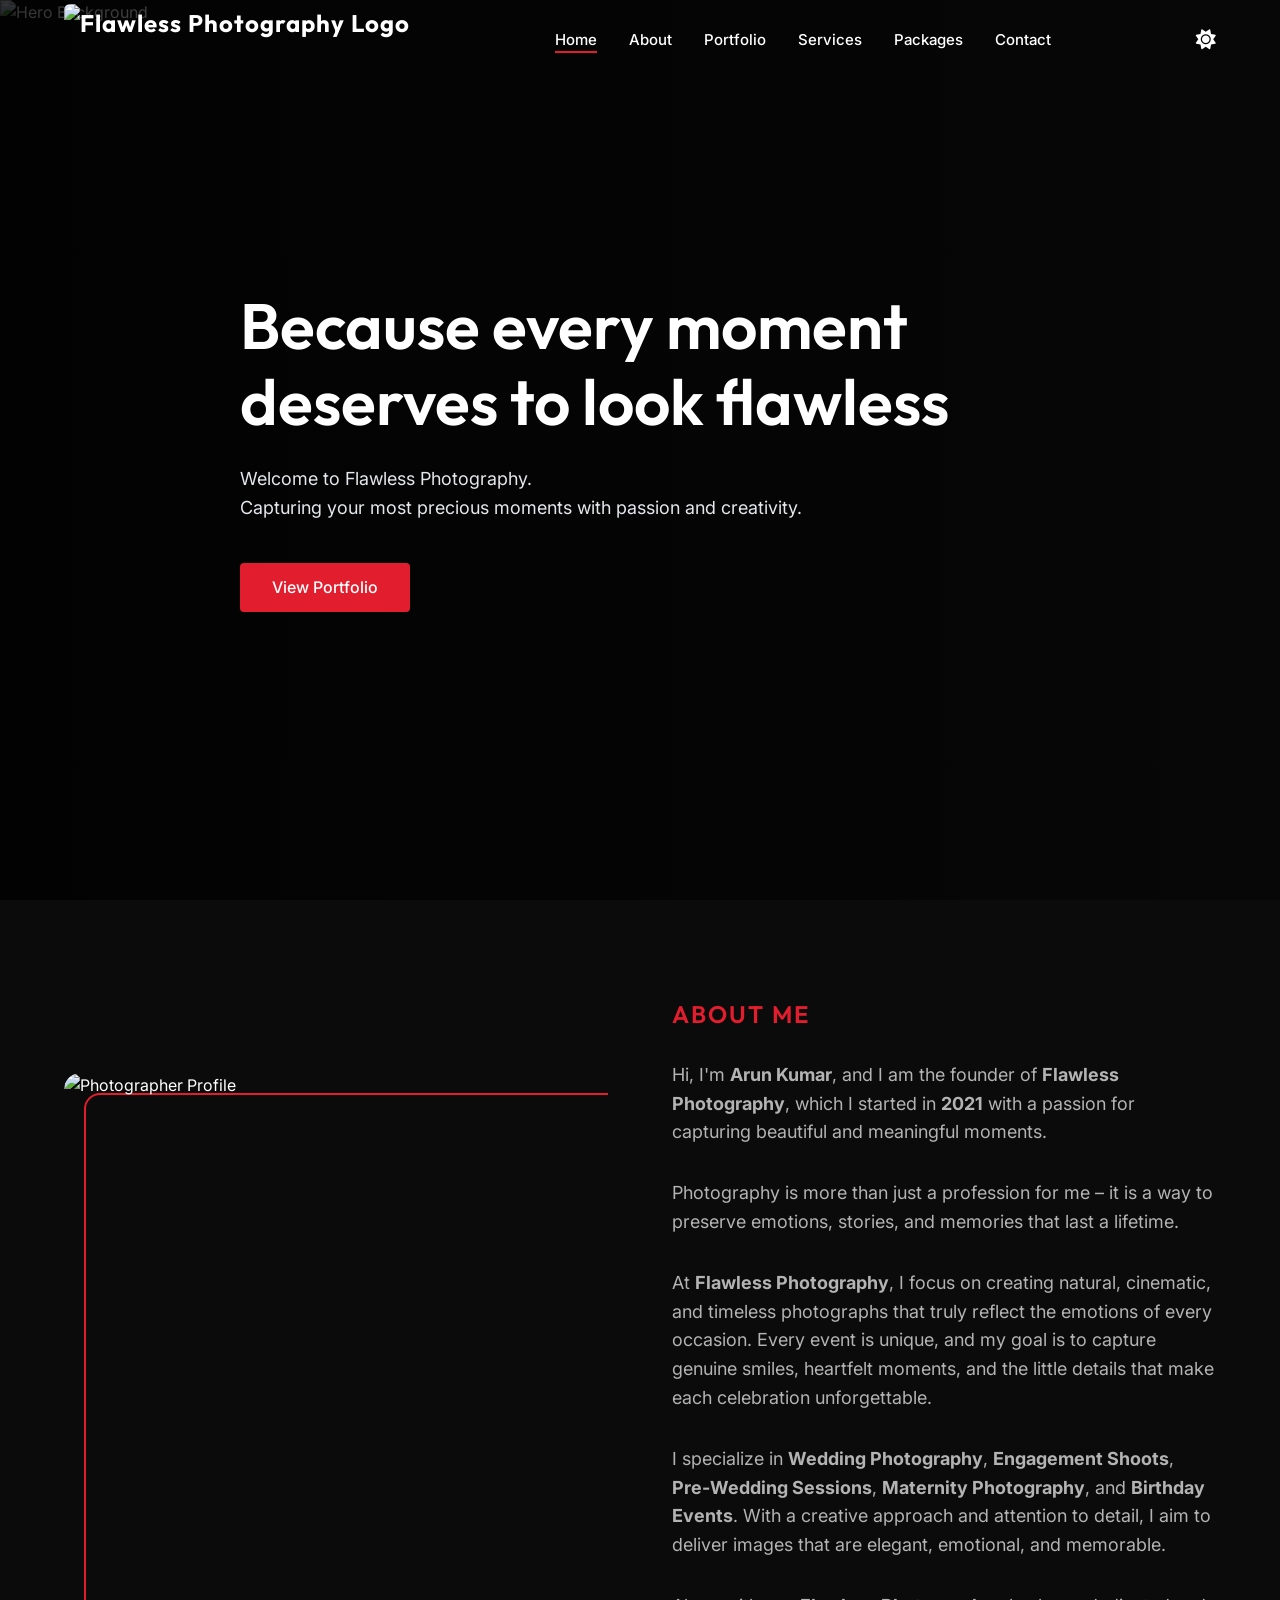
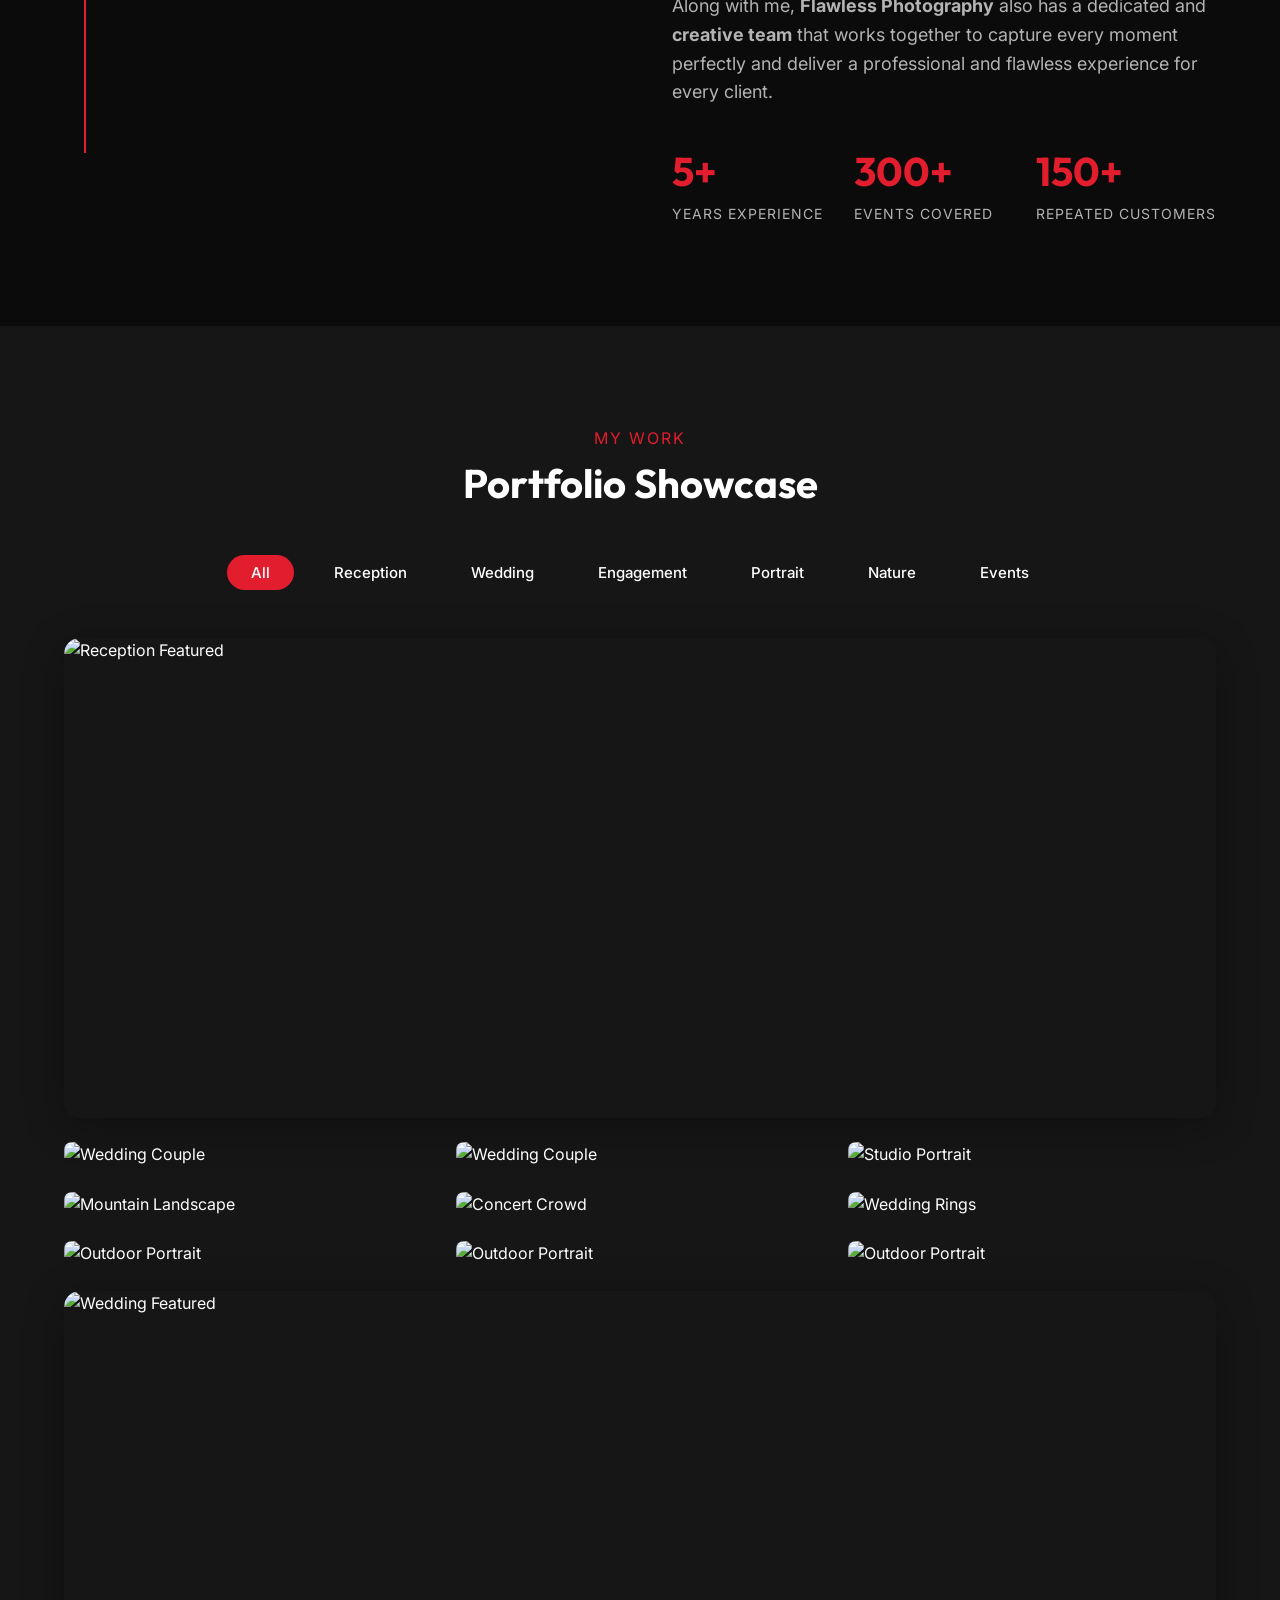
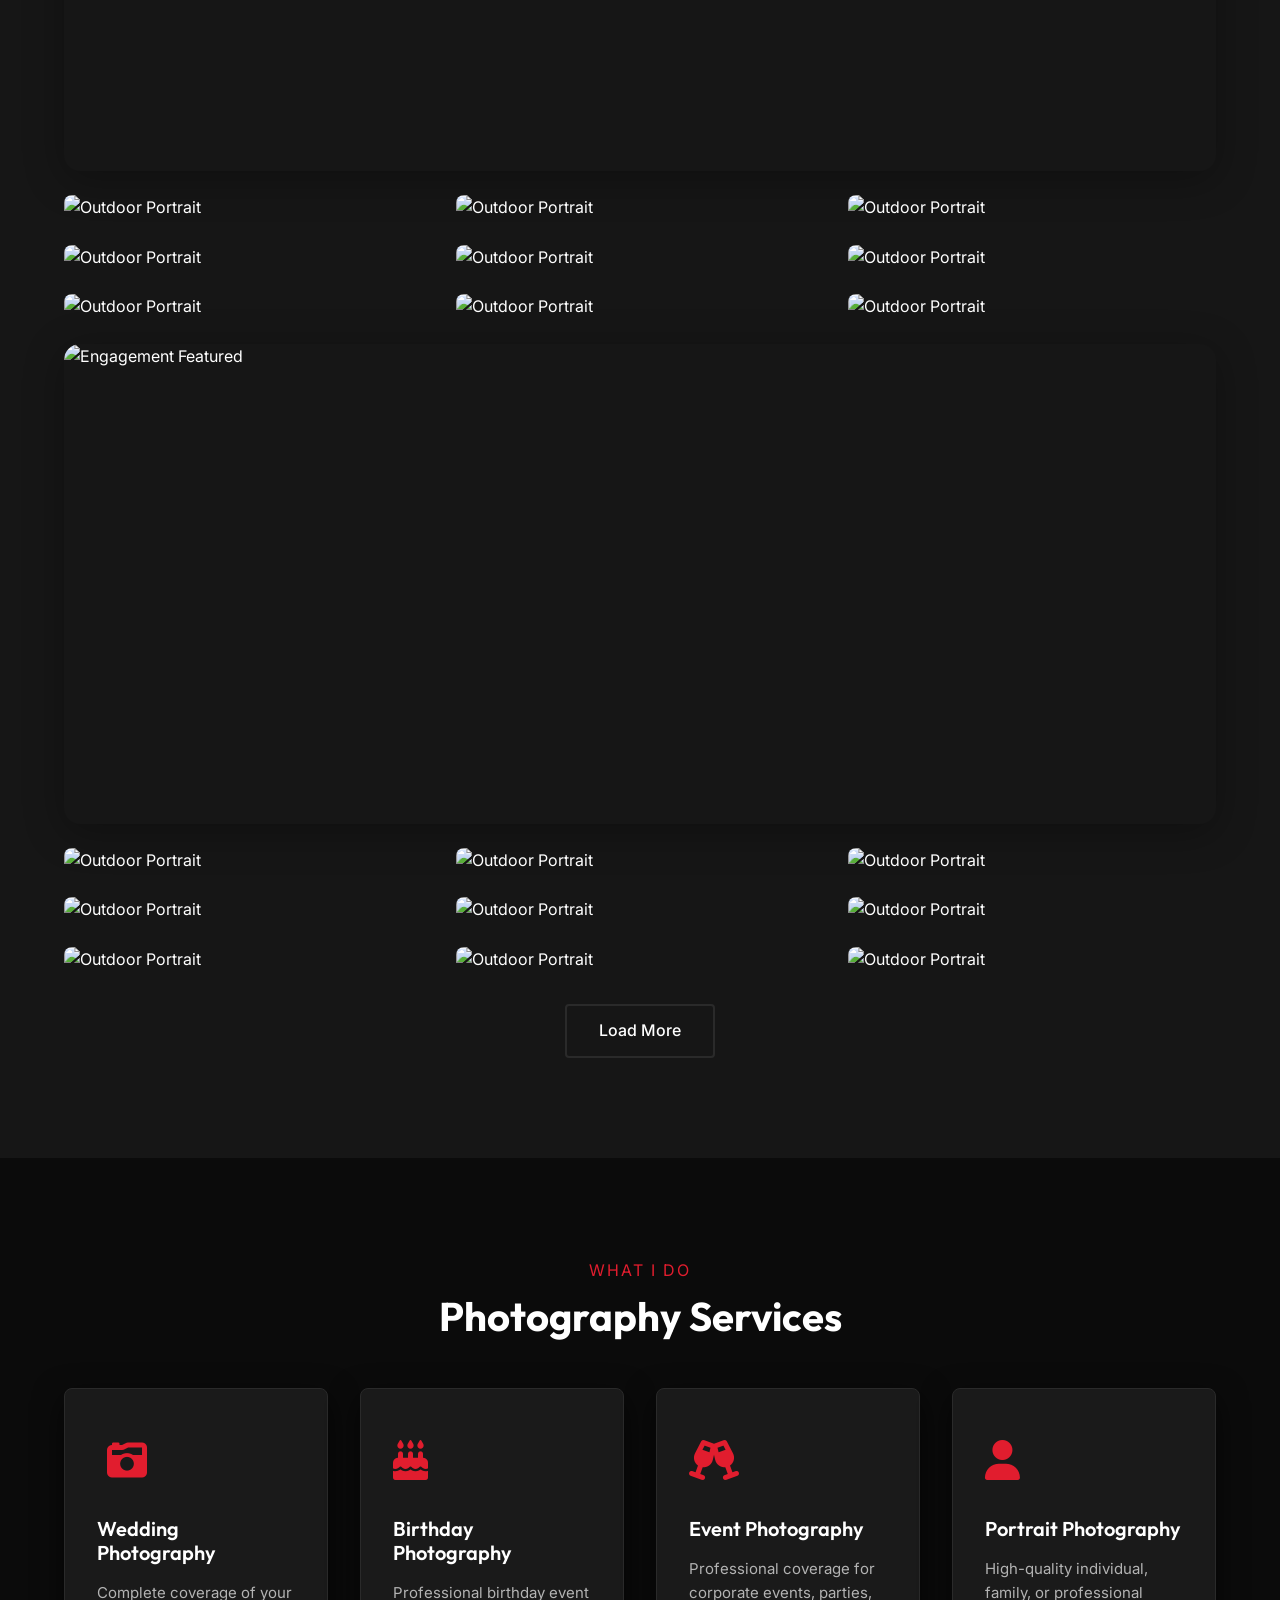
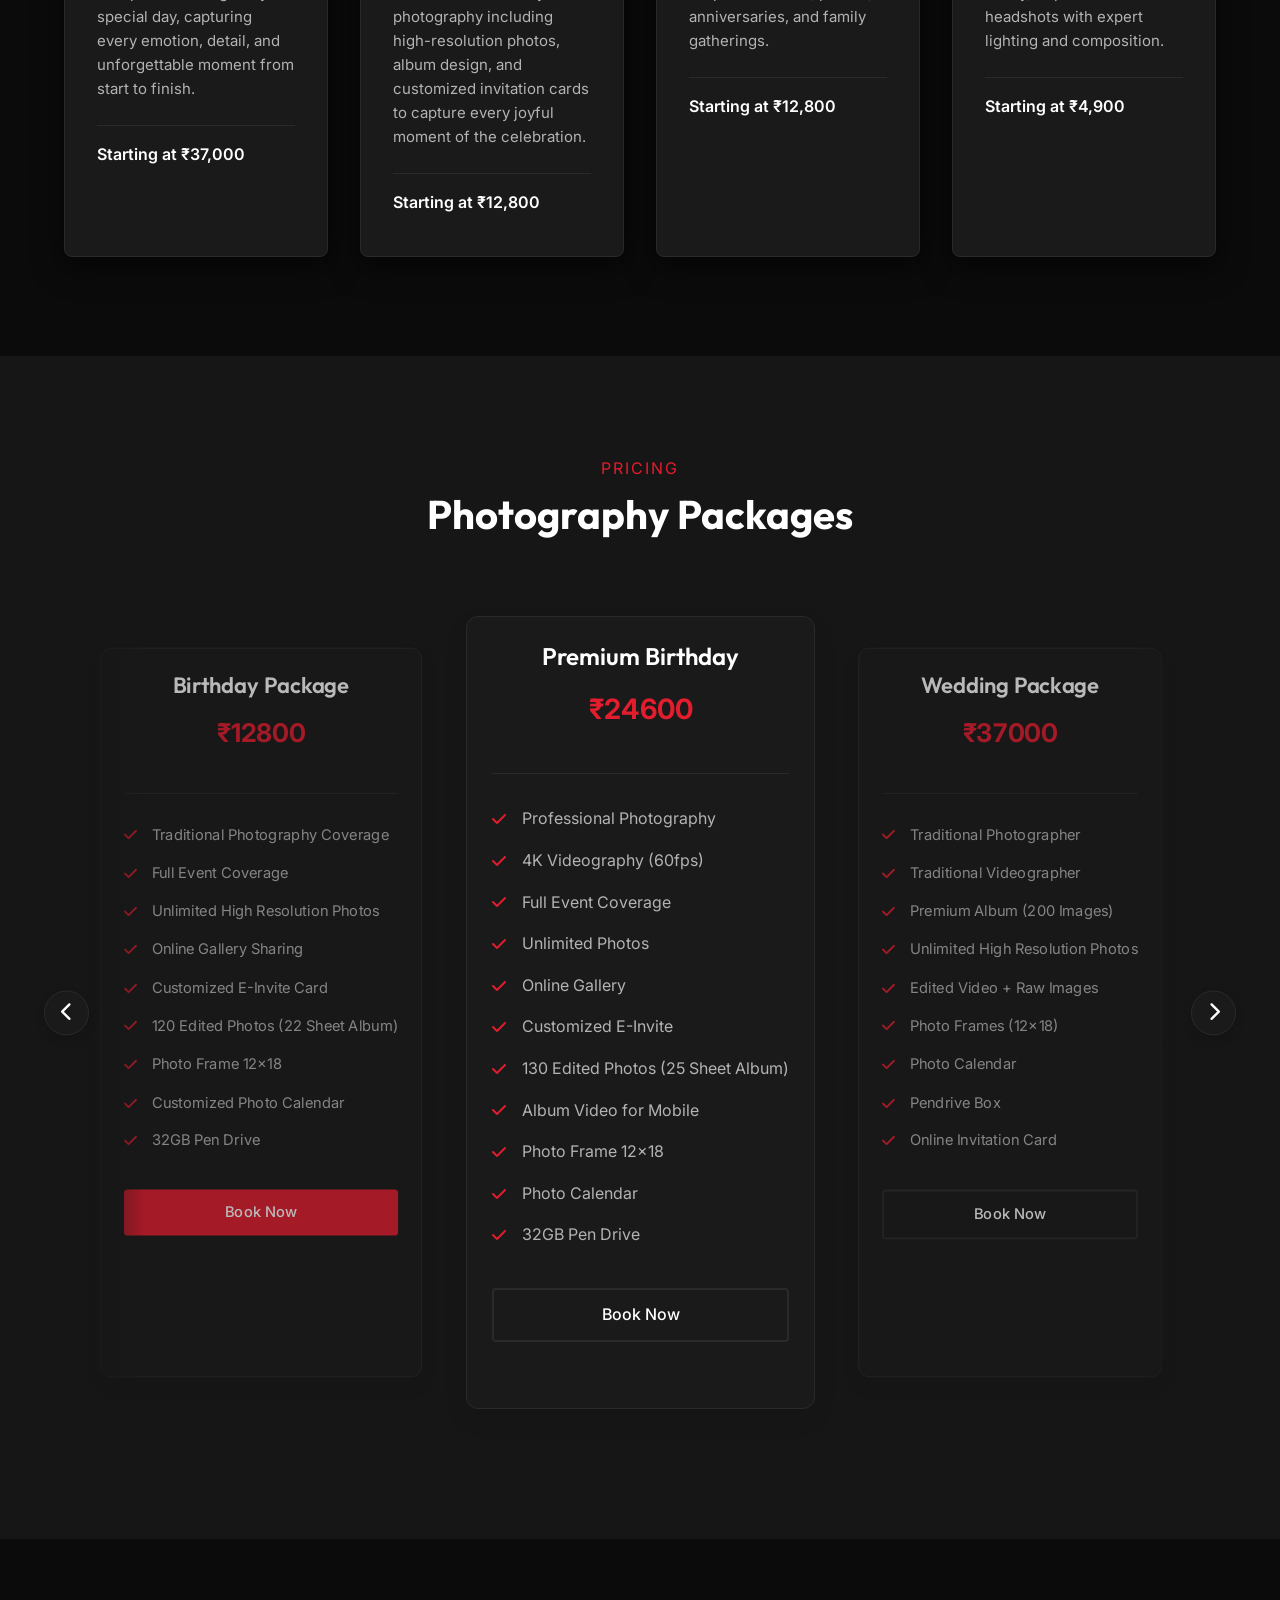
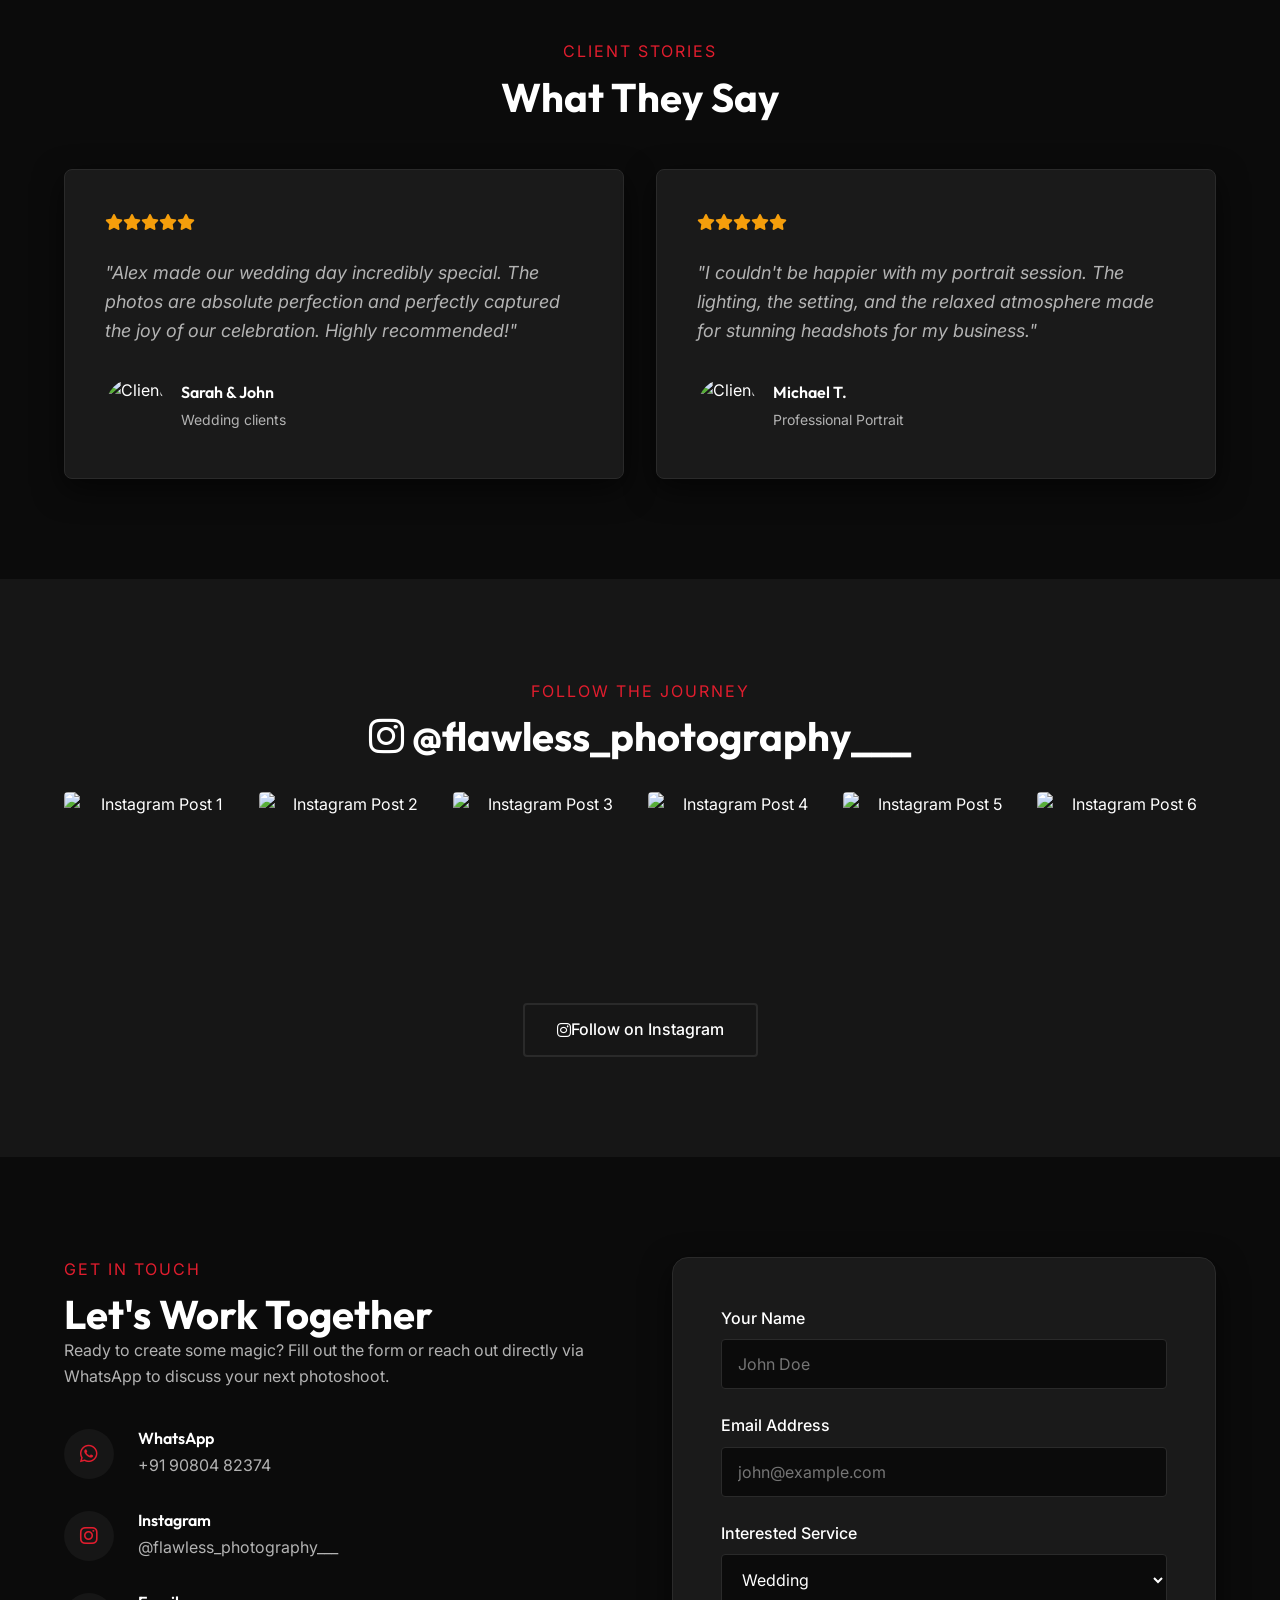
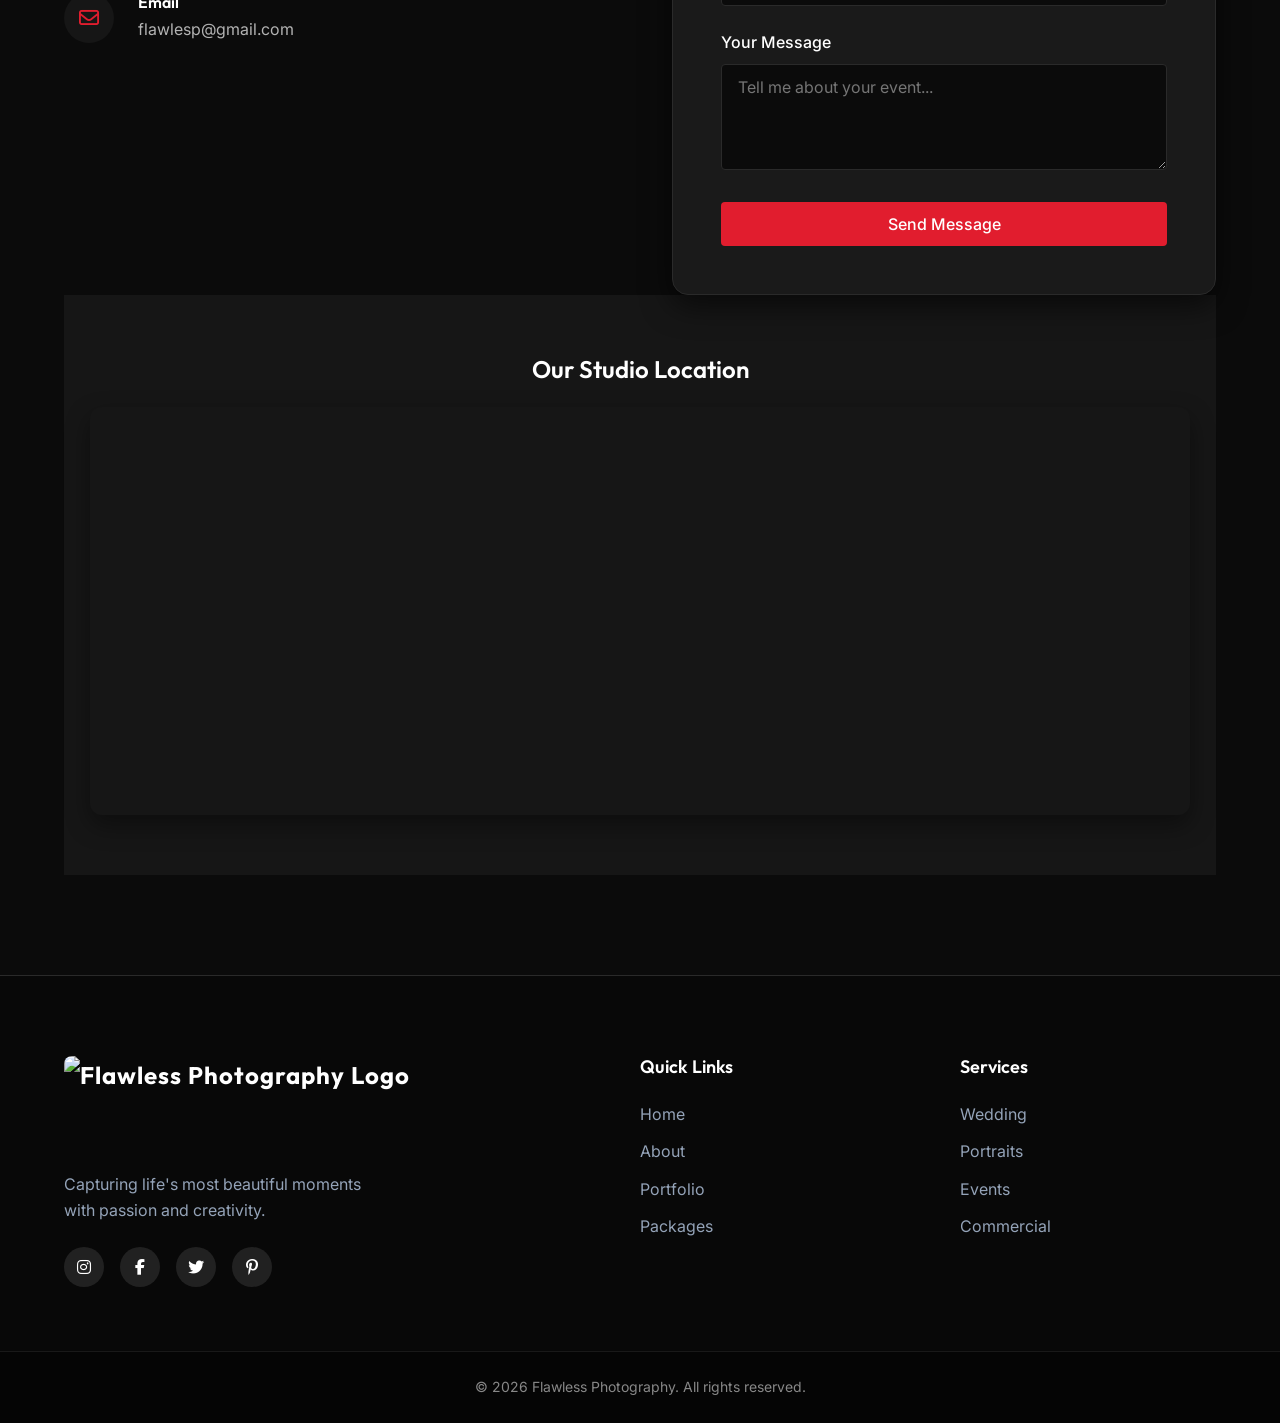
==== index1.html @ 8116b58b "Update and rename index.html to index1.html" ====
<!DOCTYPE html>
<html lang="en" data-theme="dark">

<head>
    <meta charset="UTF-8">
    <meta name="viewport" content="width=device-width, initial-scale=1.0">
    <title>Photography Portfolio | Capturing Moments</title>
    <meta name="description"
        content="Professional photography portfolio showcasing wedding, portrait, and event photography services.">

    <!-- Google Fonts -->
    <link rel="preconnect" href="https://fonts.googleapis.com">
    <link rel="preconnect" href="https://fonts.gstatic.com" crossorigin>
    <link
        href="https://fonts.googleapis.com/css2?family=Inter:wght@300;400;500;600&family=Outfit:wght@300;400;600;700&display=swap"
        rel="stylesheet">

    <!-- FontAwesome Icons -->
    <link rel="stylesheet" href="https://cdnjs.cloudflare.com/ajax/libs/font-awesome/6.4.0/css/all.min.css">

    <!-- Custom CSS -->
    <link rel="stylesheet" href="style.css">
</head>

<body>

    <!-- Header & Navigation -->
    <header class="header" id="header">
        <nav class="navbar container">
            <a href="#" class="logo" aria-label="Flawless Photography">
                <img src="images/me/logo.png" alt="Flawless Photography Logo" class="logo-img">
            </a>

            <ul class="nav-links">
                <li><a href="#home" class="active">Home</a></li>
                <li><a href="#about">About</a></li>
                <li><a href="#portfolio">Portfolio</a></li>
                <li><a href="#services">Services</a></li>
                <li><a href="#pricing">Packages</a></li>
                <li><a href="#contact">Contact</a></li>
            </ul>

            <div class="nav-actions">
                <button class="theme-toggle" id="theme-toggle" aria-label="Toggle dark mode">
                    <i class="fa-solid fa-moon"></i>
                </button>
                <div class="mobile-menu-btn" id="mobile-menu-btn">
                    <i class="fa-solid fa-bars"></i>
                </div>
            </div>
        </nav>
    </header>

    <main>
        <!-- Home / Hero Section -->
        <section class="hero" id="home">
            <div class="hero-bg">
                <!-- Using Unsplash for placeholder high quality background -->
                <img src="images/hero/main hero.jpg"
                    alt="Hero Background">
                <div class="hero-overlay"></div>
            </div>
            <div class="hero-content container">
                <h1 class="fade-up">Because every moment deserves to look flawless</h1>
                <p class="tagline fade-up delay-1">Welcome to Flawless Photography.<br>Capturing your most precious moments with passion and creativity.</p>
                <a href="#portfolio" class="btn btn-primary fade-up delay-2">View Portfolio</a>
            </div>
        </section>

        <!-- About Section -->
        <section class="about section" id="about">
            <div class="container about-container">
                <div class="about-image reveal">
                    <img src="images/me/ab.jpg.jpeg"
                        alt="Photographer Profile" loading="lazy">
                </div>
                <div class="about-text reveal">
                    <h2><span class="section-subtitle">About Me</span></h2>
                    <p><p>
Hi, I'm <strong>Arun Kumar</strong>, and I am the founder of 
<strong>Flawless Photography</strong>, which I started in 
<strong>2021</strong> with a passion for capturing beautiful and meaningful moments.
</p>

<p>
Photography is more than just a profession for me – it is a way to preserve emotions,
stories, and memories that last a lifetime.
</p>

<p>
At <strong>Flawless Photography</strong>, I focus on creating natural, cinematic, and timeless
photographs that truly reflect the emotions of every occasion. Every event is unique,
and my goal is to capture genuine smiles, heartfelt moments, and the little details
that make each celebration unforgettable.
</p>

<p>
I specialize in <strong>Wedding Photography</strong>, <strong>Engagement Shoots</strong>,
<strong>Pre-Wedding Sessions</strong>, <strong>Maternity Photography</strong>, and
<strong>Birthday Events</strong>. With a creative approach and attention to detail,
I aim to deliver images that are elegant, emotional, and memorable.
</p>

<p>
Along with me, <strong>Flawless Photography</strong> also has a dedicated and
<strong>creative team</strong> that works together to capture every moment perfectly
and deliver a professional and flawless experience for every client.
</p></p>

                    <div class="stats-grid">
                        <div class="stat-item">
                            <span class="stat-number">5+</span>
                            <span class="stat-label">Years Experience</span>
                        </div>
                        <div class="stat-item">
                            <span class="stat-number">300+</span>
                            <span class="stat-label">Events Covered</span>
                        </div>
                        <div class="stat-item">
                            <span class="stat-number">150+</span>
                            <span class="stat-label">Repeated Customers</span>
                        </div>
                    </div>
                </div>
            </div>
        </section>

        <!-- Portfolio Gallery Section -->
        <section class="portfolio section bg-alt" id="portfolio">
            <div class="container">
                <div class="section-header text-center reveal">
                    <span class="section-subtitle">My Work</span>
                    <h2 class="section-title">Portfolio Showcase</h2>
                </div>

                <!-- Gallery Filters -->
                <div class="gallery-filters reveal">
                    <button class="filter-btn active" data-filter="all">All</button>
                    <button class="filter-btn" data-filter="Reception">Reception</button>
                    <button class="filter-btn" data-filter="wedding">Wedding</button>
                    <button class="filter-btn" data-filter="engagement">Engagement</button>
                    <button class="filter-btn" data-filter="portrait">Portrait</button>
                    <button class="filter-btn" data-filter="nature">Nature</button>
                    <button class="filter-btn" data-filter="events">Events</button>
                </div>

                <!-- Gallery Grid (Masonry expected here) -->
                <div class="gallery-grid reveal" id="gallery-grid">
                    <!-- Featured Hero Gallery Item -->
                    <div class="gallery-item featured reception" data-category="Reception">
                        <div class="gallery-img-wrapper">
                            <img src="images/reception/30 x 20 E-2 copy 2-web.jpg"
                                alt="Reception Featured" loading="lazy">
                            <div class="gallery-overlay">
                                <div class="featured-badge"><i class="fa-solid fa-star"></i> Featured</div>
                                <h3>Event Coverage</h3>
                                <span class="category-tag">Reception</span>
                                <button class="view-btn" aria-label="View Image"><i
                                        class="fa-solid fa-expand"></i></button>
                            </div>
                        </div>
                    </div>
                    <!-- Gallery Item 1 -->
                    <div class="gallery-item wedding" data-category="Reception">
                        <div class="gallery-img-wrapper">
                            <img src="images/reception/IMG_3792.JPG.jpeg"
                                alt="Wedding Couple" loading="lazy">
                            <div class="gallery-overlay">
                                <h3>Event Coverage</h3>
                                <span class="category-tag">Reception</span>
                                <button class="view-btn" aria-label="View Image"><i
                                        class="fa-solid fa-expand"></i></button>
                            </div>
                        </div>
                    </div>
                    <!-- Gallery Item 2 -->
                     <div class="gallery-item wedding" data-category="Reception">
                        <div class="gallery-img-wrapper">
                            <img src="images/reception/IMG_3793.JPG.jpeg"
                                alt="Wedding Couple" loading="lazy">
                            <div class="gallery-overlay">
                                <h3>Event Coverage</h3>
                                <span class="category-tag">Reception</span>
                                <button class="view-btn" aria-label="View Image"><i
                                        class="fa-solid fa-expand"></i></button>
                            </div>
                        </div>
                    </div>
                    <!-- Gallery Item 3 -->
                    <div class="gallery-item portrait" data-category="Reception">
                        <div class="gallery-img-wrapper">
                            <img src="images/reception/IMG_3794.JPG.jpeg"
                                alt="Studio Portrait" loading="lazy">
                            <div class="gallery-overlay">
                                <h3>Event Coverage</h3>
                                <span class="category-tag">Reception</span>
                                <button class="view-btn" aria-label="View Image"><i
                                        class="fa-solid fa-expand"></i></button>
                            </div>
                        </div>
                    </div>
                    <!-- Gallery Item 4 -->
                    <div class="gallery-item nature" data-category="Reception">
                        <div class="gallery-img-wrapper">
                            <img src="images/reception/IMG_4975.JPG.jpeg"
                                alt="Mountain Landscape" loading="lazy">
                            <div class="gallery-overlay">
                                <h3>Event Coverage</h3>
                                <span class="category-tag">Reception</span>
                                <button class="view-btn" aria-label="View Image"><i
                                        class="fa-solid fa-expand"></i></button>
                            </div>
                        </div>
                    </div>
                    <!-- Gallery Item 4 -->
                    <div class="gallery-item events" data-category="Reception">
                        <div class="gallery-img-wrapper">
                            <img src="images/reception/IMG_4977.JPG.jpeg"
                                alt="Concert Crowd" loading="lazy">
                            <div class="gallery-overlay">
                                <h3>Event Coverage</h3>
                                <span class="category-tag">Reception</span>
                                <button class="view-btn" aria-label="View Image"><i
                                        class="fa-solid fa-expand"></i></button>
                            </div>
                        </div>
                    </div>
                    <!-- Gallery Item 5 -->
                    <div class="gallery-item wedding" data-category="reception">
                        <div class="gallery-img-wrapper">
                            <img src="images/reception/IMG_4986.JPG.jpeg"
                                alt="Wedding Rings" loading="lazy">
                            <div class="gallery-overlay">
                                <h3>Event Coverage</h3>
                                <span class="category-tag">Reception</span>
                                <button class="view-btn" aria-label="View Image"><i
                                        class="fa-solid fa-expand"></i></button>
                            </div>
                        </div>
                    </div>
                    <!-- Gallery Item 6 -->
                    <div class="gallery-item portrait" data-category="reception">
                        <div class="gallery-img-wrapper">
                            <img src="images/reception/DSC07273 copy-2.jpg.jpeg"
                                alt="Outdoor Portrait" loading="lazy">
                            <div class="gallery-overlay">
                                <h3>Event Coverage</h3>
                                <span class="category-tag">Reception</span>
                                <button class="view-btn" aria-label="View Image"><i
                                        class="fa-solid fa-expand"></i></button>
                            </div>
                        </div>
                    </div> 
                    <!-- Gallery Item 7 -->
                    <div class="gallery-item portrait" data-category="reception">
                        <div class="gallery-img-wrapper">
                            <img src="images/reception/27.jpg.jpeg"
                                alt="Outdoor Portrait" loading="lazy">
                            <div class="gallery-overlay">
                                <h3>Event Coverage</h3>
                                <span class="category-tag">Reception</span>
                                <button class="view-btn" aria-label="View Image"><i
                                        class="fa-solid fa-expand"></i></button>
                            </div>
                        </div>
                    </div> 
                    <!-- Gallery Item 8 -->
                    <div class="gallery-item portrait" data-category="reception">
                        <div class="gallery-img-wrapper">
                            <img src="images/reception/33.jpg.jpeg"
                                alt="Outdoor Portrait" loading="lazy">
                            <div class="gallery-overlay">
                                <h3>Event Coverage</h3>
                                <span class="category-tag">Reception</span>
                                <button class="view-btn" aria-label="View Image"><i
                                        class="fa-solid fa-expand"></i></button>
                            </div>
                        </div>
                    </div>

                    <!-- Wedding Featured Hero Item -->
                    <div class="gallery-item featured" data-category="wedding">
                        <div class="gallery-img-wrapper">
                            <img src="images/wedding/006.jpg.jpeg"
                                alt="Wedding Featured" loading="lazy"jpeg>
                            <div class="gallery-overlay">
                                <div class="featured-badge"><i class="fa-solid fa-star"></i> Featured</div>
                                <h3>Wedding</h3>
                                <span class="category-tag">Wedding</span>
                                <button class="view-btn" aria-label="View Image"><i
                                        class="fa-solid fa-expand"></i></button>
                            </div>
                        </div>
                    </div>
                    <!-- Wedding Gallery Item 1 -->
                    <div class="gallery-item portrait" data-category="wedding">
                        <div class="gallery-img-wrapper">
                            <img src="images/wedding/IMG_4980.JPG.jpeg"
                                alt="Outdoor Portrait" loading="lazy">
                            <div class="gallery-overlay">
                                <h3>Event Coverage</h3>
                                <span class="category-tag">Wedding</span>
                                <button class="view-btn" aria-label="View Image"><i
                                        class="fa-solid fa-expand"></i></button>
                            </div>
                        </div>
                    </div>

                    <!-- Wedding Gallery Item 2 -->
                    <div class="gallery-item portrait" data-category="wedding">
                        <div class="gallery-img-wrapper">
                            <img src="images/wedding/IMG_4981.JPG.jpeg"
                                alt="Outdoor Portrait" loading="lazy">
                            <div class="gallery-overlay">
                                <h3>Event Coverage</h3>
                                <span class="category-tag">Wedding</span>
                                <button class="view-btn" aria-label="View Image"><i
                                        class="fa-solid fa-expand"></i></button>
                            </div>
                        </div>
                    </div>

                    <!--Wedding Gallery Item 3-->
                    <div class="gallery-item portrait" data-category="wedding">
                        <div class="gallery-img-wrapper">
                            <img src="images/wedding/IMG_4989.JPG.jpeg"
                                alt="Outdoor Portrait" loading="lazy">
                            <div class="gallery-overlay">
                                <h3>Event Coverage</h3>
                                <span class="category-tag">Wedding</span>
                                <button class="view-btn" aria-label="View Image"><i
                                        class="fa-solid fa-expand"></i></button>
                            </div>
                        </div>
                    </div>

                    <!--Wedding Gallery Item 4-->
                    <div class="gallery-item portrait" data-category="wedding">
                        <div class="gallery-img-wrapper">
                            <img src="images/wedding/IMG_4990.JPG.jpeg"
                                alt="Outdoor Portrait" loading="lazy">
                            <div class="gallery-overlay">
                                <h3>Event Coverage</h3>
                                <span class="category-tag">Wedding</span>
                                <button class="view-btn" aria-label="View Image"><i
                                        class="fa-solid fa-expand"></i></button>
                            </div>
                        </div>
                    </div>

                    <!--Wedding Gallery Item 5-->
                    <div class="gallery-item portrait" data-category="wedding">
                        <div class="gallery-img-wrapper">
                            <img src="images/wedding/IMG_4984.JPG.jpeg"
                                alt="Outdoor Portrait" loading="lazy">
                            <div class="gallery-overlay">
                                <h3>Event Coverage</h3>
                                <span class="category-tag">Wedding</span>
                                <button class="view-btn" aria-label="View Image"><i
                                        class="fa-solid fa-expand"></i></button>
                            </div>
                        </div>
                    </div>
                        <!--Wedding Gallery Item 6-->
                    <div class="gallery-item portrait" data-category="wedding">
                        <div class="gallery-img-wrapper">
                            <img src="images/wedding/IMG_4983.JPG.jpeg"
                                alt="Outdoor Portrait" loading="lazy">
                            <div class="gallery-overlay">
                                <h3>Event Coverage</h3>
                                <span class="category-tag">Wedding</span>
                                <button class="view-btn" aria-label="View Image"><i
                                        class="fa-solid fa-expand"></i></button>
                            </div>
                        </div>
                    </div>

                    <!--Wedding Gallery Item 6-->
                    <div class="gallery-item portrait" data-category="wedding">
                        <div class="gallery-img-wrapper">
                            <img src="images/wedding/001.jpg.jpeg"
                                alt="Outdoor Portrait" loading="lazy">
                            <div class="gallery-overlay">
                                <h3>Event Coverage</h3>
                                <span class="category-tag">Wedding</span>
                                <button class="view-btn" aria-label="View Image"><i
                                        class="fa-solid fa-expand"></i></button>
                            </div>
                        </div>
                    </div>
                 

                    <!--Wedding Gallery Item 7-->
                    <div class="gallery-item portrait" data-category="wedding">
                        <div class="gallery-img-wrapper portrait">
                            <img src="images/wedding/img_4991.jpg.jpeg"
                                alt="Outdoor Portrait" loading="lazy">
                            <div class="gallery-overlay">
                                <h3>Event Coverage</h3>
                                <span class="category-tag">Wedding</span>
                                <button class="view-btn" aria-label="View Image"><i
                                        class="fa-solid fa-expand"></i></button>
                            </div>
                        </div>
                    </div>

                    <!--Wedding Gallery Item 8-->
                    <div class="gallery-item portrait" data-category="wedding">
                        <div class="gallery-img-wrapper portrait">
                            <img src="images/wedding/13.jpg.jpeg"
                                alt="Outdoor Portrait" loading="lazy">
                            <div class="gallery-overlay">
                                <h3>Event Coverage</h3>
                                <span class="category-tag">Wedding</span>
                                <button class="view-btn" aria-label="View Image"><i
                                        class="fa-solid fa-expand"></i></button>
                            </div>
                        </div>
                    </div>

                     <!-- Engagement Featured Hero Item -->
                    <div class="gallery-item featured" data-category="engagement">
                        <div class="gallery-img-wrapper">
                            <img src="images/engagement/IMG_9339.JPG.jpeg"
                                alt="Engagement Featured" loading="lazy"jpeg>
                            <div class="gallery-overlay">
                                <div class="featured-badge"><i class="fa-solid fa-star"></i> Featured</div>
                                <h3>Engagement</h3>
                                <span class="category-tag">Engagement</span>
                                <button class="view-btn" aria-label="View Image"><i
                                        class="fa-solid fa-expand"></i></button>
                            </div>
                        </div>
                    </div>

                    <!--Engagement Gallery Item 1-->
                    <div class="gallery-item portrait" data-category="engagement">
                        <div class="gallery-img-wrapper portrait">
                            <img src="images/engagement/01.jpg.jpeg"
                                alt="Outdoor Portrait" loading="lazy">
                            <div class="gallery-overlay">
                                <h3>Event Coverage</h3>
                                <span class="category-tag">Engagement</span>
                                <button class="view-btn" aria-label="View Image"><i
                                        class="fa-solid fa-expand"></i></button>
                            </div>
                        </div>
                    </div>

                    <!--Engagement Gallery Item 2-->
                    <div class="gallery-item portrait" data-category="engagement">
                        <div class="gallery-img-wrapper portrait">
                            <img src="images/engagement/08.jpg.jpeg"
                                alt="Outdoor Portrait" loading="lazy">
                            <div class="gallery-overlay">
                                <h3>Event Coverage</h3>
                                <span class="category-tag">Engagement</span>
                                <button class="view-btn" aria-label="View Image"><i
                                        class="fa-solid fa-expand"></i></button>
                            </div>
                        </div>
                    </div>

                    <!--Engagement Gallery Item 3-->
                    <div class="gallery-item portrait" data-category="engagement">
                        <div class="gallery-img-wrapper portrait">
                            <img src="images/engagement/09 sparkle.jpg.jpeg"
                                alt="Outdoor Portrait" loading="lazy">
                            <div class="gallery-overlay">
                                <h3>Event Coverage</h3>
                                <span class="category-tag">Engagement</span>
                                <button class="view-btn" aria-label="View Image"><i
                                        class="fa-solid fa-expand"></i></button>
                            </div>
                        </div>
                    </div>

                    <!--Engagement Gallery Item 4-->
                    <div class="gallery-item portrait" data-category="engagement">
                        <div class="gallery-img-wrapper portrait">
                            <img src="images/engagement/IMG_9338.JPG.jpeg"
                                alt="Outdoor Portrait" loading="lazy">
                            <div class="gallery-overlay">
                                <h3>Event Coverage</h3>
                                <span class="category-tag">Engagement</span>
                                <button class="view-btn" aria-label="View Image"><i
                                        class="fa-solid fa-expand"></i></button>
                            </div>
                        </div>
                    </div>

                    <!--Engagement Gallery Item 5-->
                    <div class="gallery-item portrait" data-category="engagement">
                        <div class="gallery-img-wrapper portrait">
                            <img src="images/engagement/31 glossy pearl.jpg.jpeg"
                                alt="Outdoor Portrait" loading="lazy">
                            <div class="gallery-overlay">
                                <h3>Event Coverage</h3>
                                <span class="category-tag">Engagement</span>
                                <button class="view-btn" aria-label="View Image"><i
                                        class="fa-solid fa-expand"></i></button>
                            </div>
                        </div>
                    </div>

                    <!--Engagement Gallery Item 6-->
                    <div class="gallery-item portrait" data-category="engagement">
                        <div class="gallery-img-wrapper portrait">
                            <img src="images/engagement/IMG_8889.JPG.jpeg"
                                alt="Outdoor Portrait" loading="lazy">
                            <div class="gallery-overlay">
                                <h3>Event Coverage</h3>
                                <span class="category-tag">Engagement</span>
                                <button class="view-btn" aria-label="View Image"><i
                                        class="fa-solid fa-expand"></i></button>
                            </div>
                        </div>
                    </div>

                    <!--Engagement Gallery Item 7-->
                    <div class="gallery-item portrait" data-category="engagement">
                        <div class="gallery-img-wrapper portrait">
                            <img src="images/engagement/IMG_8888.JPG.jpeg"
                                alt="Outdoor Portrait" loading="lazy">
                            <div class="gallery-overlay">
                                <h3>Event Coverage</h3>
                                <span class="category-tag">Engagement</span>
                                <button class="view-btn" aria-label="View Image"><i
                                        class="fa-solid fa-expand"></i></button>
                            </div>
                        </div>
                    </div>

                    <!--Engagement Gallery Item 8-->
                    <div class="gallery-item portrait" data-category="engagement">
                        <div class="gallery-img-wrapper portrait">
                            <img src="images/engagement/IMG_5033.JPG.jpeg"
                                alt="Outdoor Portrait" loading="lazy">
                            <div class="gallery-overlay">
                                <h3>Event Coverage</h3>
                                <span class="category-tag">Engagement</span>
                                <button class="view-btn" aria-label="View Image"><i
                                        class="fa-solid fa-expand"></i></button>
                            </div>
                        </div>
                    </div>

                    <!-- Engagement Gallery Item 10> -->
                    <div class="gallery-item portrait" data-category="engagement">
                        <div class="gallery-img-wrapper portrait">
                            <img src="images/engagement/IMG_5034.JPG.jpeg"
                                alt="Outdoor Portrait" loading="lazy">
                            <div class="gallery-overlay">
                                <h3>Event Coverage</h3>
                                <span class="category-tag">Engagement</span>
                                <button class="view-btn" aria-label="View Image"><i
                                        class="fa-solid fa-expand"></i></button>
                            </div>
                        </div>
                    </div> 
                </div>

                <div class="text-center mt-4 reveal">
                    <a href="#" class="btn btn-outline">Load More</a>
                </div>
            </div>
        </section>

        <!-- Services Section -->
        <section class="services section" id="services">
            <div class="container">
                <div class="section-header text-center reveal">
                    <span class="section-subtitle">What I Do</span>
                    <h2 class="section-title">Photography Services</h2>
                </div>

                <div class="services-grid reveal">
                    <div class="service-card">
                        <div class="service-icon">
                            <i class="fa-solid fa-rings-wedding"></i>
                            <i class="fa-solid fa-camera-retro"></i>
                        </div>
                        <h3>Wedding Photography</h3>
                        <p>Complete coverage of your special day, capturing every emotion, detail, and unforgettable
                            moment from start to finish.</p>
                        <span class="service-price">Starting at ₹37,000</span>
                    </div>

                    <div class="service-card">
                        <div class="service-icon">
                            <i class="fa-solid fa-cake-candles"></i>
                        </div>
                        <h3>Birthday Photography</h3>
                        <p>Professional birthday event photography including high-resolution photos, album design, and customized invitation cards to capture every joyful moment of the celebration.</p>
                        <span class="service-price">Starting at ₹12,800</span>
                    </div>

                    <div class="service-card">
                        <div class="service-icon">
                            <i class="fa-solid fa-champagne-glasses"></i>
                        </div>
                        <h3>Event Photography</h3>
                        <p>Professional coverage for corporate events, parties, anniversaries, and family gatherings.</p>
                        <span class="service-price">Starting at ₹12,800</span>
                    </div>

                    <div class="service-card">
                        <div class="service-icon">
                            <i class="fa-solid fa-user"></i>
                        </div>
                        <h3>Portrait Photography</h3>
                        <p>High-quality individual, family, or professional headshots with expert lighting and
                            composition.</p>
                        <span class="service-price">Starting at ₹4,900</span>
                    </div>
                </div>
            </div>
        </section>

        <!-- Pricing Packages Section -->
<section class="pricing section bg-alt" id="pricing">
<div class="container">

<div class="section-header text-center reveal">
<span class="section-subtitle">Pricing</span>
<h2 class="section-title">Photography Packages</h2>
</div>

<div class="pricing-wrapper reveal">
<button class="scroll-btn left" onclick="scrollPricing(-1)" aria-label="Scroll left">
<i class="fa-solid fa-chevron-left"></i>
</button>

<div class="pricing-scroll" id="pricingScroll">

<!-- Profile Shoot -->
<div class="pricing-card">
<div class="pricing-header">
<h3>Profile Shoot</h3>
<div class="price">₹4900</div>
</div>
<ul class="pricing-features">
<li><i class="fa-solid fa-check"></i> 2 Hours Session</li>
<li><i class="fa-solid fa-check"></i> Unlimited Photos</li>
<li><i class="fa-solid fa-check"></i> 10 Edited Photos</li>
<li><i class="fa-solid fa-check"></i> Semi Professional Camera</li>
</ul>
<a href="#contact" class="btn btn-outline btn-full">Book Now</a>
</div>

<!-- Birthday Package -->
<div class="pricing-card">
<div class="pricing-header">
<h3>Birthday Package</h3>
<div class="price">₹12800</div>
</div>
<ul class="pricing-features">
<li><i class="fa-solid fa-check"></i> Traditional Photography Coverage</li>
<li><i class="fa-solid fa-check"></i> Full Event Coverage</li>
<li><i class="fa-solid fa-check"></i> Unlimited High Resolution Photos</li>
<li><i class="fa-solid fa-check"></i> Online Gallery Sharing</li>
<li><i class="fa-solid fa-check"></i> Customized E-Invite Card</li>
<li><i class="fa-solid fa-check"></i> 120 Edited Photos (22 Sheet Album)</li>
<li><i class="fa-solid fa-check"></i> Photo Frame 12×18</li>
<li><i class="fa-solid fa-check"></i> Customized Photo Calendar</li>
<li><i class="fa-solid fa-check"></i> 32GB Pen Drive</li>
</ul>
<a href="#contact" class="btn btn-primary btn-full">Book Now</a>
</div>

<!-- Premium Birthday Package -->
<div class="pricing-card">
<div class="pricing-header">
<h3>Premium Birthday</h3>
<div class="price">₹24600</div>
</div>
<ul class="pricing-features">
<li><i class="fa-solid fa-check"></i> Professional Photography</li>
<li><i class="fa-solid fa-check"></i> 4K Videography (60fps)</li>
<li><i class="fa-solid fa-check"></i> Full Event Coverage</li>
<li><i class="fa-solid fa-check"></i> Unlimited Photos</li>
<li><i class="fa-solid fa-check"></i> Online Gallery</li>
<li><i class="fa-solid fa-check"></i> Customized E-Invite</li>
<li><i class="fa-solid fa-check"></i> 130 Edited Photos (25 Sheet Album)</li>
<li><i class="fa-solid fa-check"></i> Album Video for Mobile</li>
<li><i class="fa-solid fa-check"></i> Photo Frame 12×18</li>
<li><i class="fa-solid fa-check"></i> Photo Calendar</li>
<li><i class="fa-solid fa-check"></i> 32GB Pen Drive</li>
</ul>
<a href="#contact" class="btn btn-outline btn-full">Book Now</a>
</div>

<!-- Wedding Package -->
<div class="pricing-card">
<div class="pricing-header">
<h3>Wedding Package</h3>
<div class="price">₹37000</div>
</div>
<ul class="pricing-features">
<li><i class="fa-solid fa-check"></i> Traditional Photographer</li>
<li><i class="fa-solid fa-check"></i> Traditional Videographer</li>
<li><i class="fa-solid fa-check"></i> Premium Album (200 Images)</li>
<li><i class="fa-solid fa-check"></i> Unlimited High Resolution Photos</li>
<li><i class="fa-solid fa-check"></i> Edited Video + Raw Images</li>
<li><i class="fa-solid fa-check"></i> Photo Frames (12×18)</li>
<li><i class="fa-solid fa-check"></i> Photo Calendar</li>
<li><i class="fa-solid fa-check"></i> Pendrive Box</li>
<li><i class="fa-solid fa-check"></i> Online Invitation Card</li>
</ul>
<a href="#contact" class="btn btn-outline btn-full">Book Now</a>
</div>

<!-- Silver Wedding Package -->
<div class="pricing-card">
<div class="pricing-header">
<h3>Silver Wedding</h3>
<div class="price">₹51000</div>
</div>
<ul class="pricing-features">
<li><i class="fa-solid fa-check"></i> Traditional Photography</li>
<li><i class="fa-solid fa-check"></i> Traditional Videography</li>
<li><i class="fa-solid fa-check"></i> Candid Photography</li>
<li><i class="fa-solid fa-check"></i> 2 Edited Videos</li>
<li><i class="fa-solid fa-check"></i> 35 Sheet Album (210 Images)</li>
<li><i class="fa-solid fa-check"></i> Premium Wedding Album</li>
<li><i class="fa-solid fa-check"></i> Premium Reception Album</li>
<li><i class="fa-solid fa-check"></i> Unlimited High Resolution Images</li>
<li><i class="fa-solid fa-check"></i> Wedding & Reception Frames</li>
<li><i class="fa-solid fa-check"></i> Mixed Photo Calendar</li>
<li><i class="fa-solid fa-check"></i> Online E-Invite Card</li>
<li><i class="fa-solid fa-check"></i> 128GB Pendrive</li>
</ul>
<a href="#contact" class="btn btn-outline btn-full">Book Now</a>
</div>

</div>

<button class="scroll-btn right" onclick="scrollPricing(1)" aria-label="Scroll right">
<i class="fa-solid fa-chevron-right"></i>
</button>

</div>
</div>
</section>

        <!-- Testimonials Section -->
        <section class="testimonials section" id="testimonials">
            <div class="container">
                <div class="section-header text-center reveal">
                    <span class="section-subtitle">Client Stories</span>
                    <h2 class="section-title">What They Say</h2>
                </div>

                <div class="testimonials-grid reveal">
                    <!-- Testimonial 1 -->
                    <div class="testimonial-card">
                        <div class="stars">
                            <i class="fa-solid fa-star"></i><i class="fa-solid fa-star"></i><i
                                class="fa-solid fa-star"></i><i class="fa-solid fa-star"></i><i
                                class="fa-solid fa-star"></i>
                        </div>
                        <p class="review-text">"Alex made our wedding day incredibly special. The photos are absolute
                            perfection and perfectly captured the joy of our celebration. Highly recommended!"</p>
                        <div class="client-info">
                            <img src="https://images.unsplash.com/photo-1438761681033-6461ffad8d80?q=80&w=1770&auto=format&fit=crop"
                                alt="Client" class="client-img">
                            <div>
                                <h4>Sarah & John</h4>
                                <span>Wedding clients</span>
                            </div>
                        </div>
                    </div>

                    <!-- Testimonial 2 -->
                    <div class="testimonial-card">
                        <div class="stars">
                            <i class="fa-solid fa-star"></i><i class="fa-solid fa-star"></i><i
                                class="fa-solid fa-star"></i><i class="fa-solid fa-star"></i><i
                                class="fa-solid fa-star"></i>
                        </div>
                        <p class="review-text">"I couldn't be happier with my portrait session. The lighting, the
                            setting, and the relaxed atmosphere made for stunning headshots for my business."</p>
                        <div class="client-info">
                            <img src="https://images.unsplash.com/photo-1507003211169-0a1dd7228f2d?q=80&w=1887&auto=format&fit=crop"
                                alt="Client" class="client-img">
                            <div>
                                <h4>Michael T.</h4>
                                <span>Professional Portrait</span>
                            </div>
                        </div>
                    </div>
                </div>
            </div>
        </section>

        <!-- Instagram Feed Section -->
        <section class="instagram section bg-alt" id="instagram">
            <div class="container text-center reveal">
                <span class="section-subtitle">Follow The Journey</span>
                <h2 class="section-title"><a href="https://www.instagram.com/flawless_photography___?utm_source=ig_web_button_share_sheet&igsh=ZDNlZDc0MzIxNw==" target="_blank"><i class="fa-brands fa-instagram"></i> @flawless_photography___</a></h2>

                <div class="insta-grid mt-4">
                    <a href="https://www.instagram.com/flawless_photography___/p/DTDD_r5jzC6/" class="insta-item">
                        <img src="images/Profile/profile1.jpg"
                            alt="Instagram Post 1" loading="lazy">
                        <div class="insta-overlay"><i class="fa-brands fa-instagram"></i></div>
                    </a>
                    <a href="https://www.instagram.com/flawless_photography___/reel/DB9EFzLyQSk/" class="insta-item">
                        <img src="images/brithday/image.png"
                            alt="Instagram Post 2" loading="lazy">
                        <div class="insta-overlay"><i class="fa-brands fa-instagram"></i></div>
                    </a>
                    <a href="https://www.instagram.com/flawless_photography___/p/DVYo8ufEYZQ/" class="insta-item">
                        <img src="images/wedding/@flawless_photography___ .Dm for your bookings +91 90804 82374 . (1).jpg"
                            alt="Instagram Post 3" loading="lazy">
                        <div class="insta-overlay"><i class="fa-brands fa-instagram"></i></div>
                    </a>
                    <a href="https://www.instagram.com/p/DANC5AhS4-z/?utm_source=ig_web_copy_link&igsh=MzRlODBiNWFlZA==" class="insta-item">
                        <img src="images/wedding/BW 1.jpg"
                            alt="Instagram Post 4" loading="lazy">
                        <div class="insta-overlay"><i class="fa-brands fa-instagram"></i></div>
                    </a>
                    <a href="https://www.instagram.com/flawless_photography___/p/DFeykebtMCb/" class="insta-item d-none-mobile">
                        <img src="images/event/dance/dd1.jpg"
                            alt="Instagram Post 5" loading="lazy">
                        <div class="insta-overlay"><i class="fa-brands fa-instagram"></i></div>
                    </a>
                    <a href="https://www.instagram.com/flawless_photography___/p/DSKrQ6RD7aw/" class="insta-item d-none-mobile">
                        <img src="images/wedding/wed.jpg"
                            alt="Instagram Post 6" loading="lazy">
                        <div class="insta-overlay"><i class="fa-brands fa-instagram"></i></div>
                    </a>
                </div>

                <div class="mt-4">
                    <a href="https://www.instagram.com/flawless_photography___?utm_source=ig_web_button_share_sheet&igsh=ZDNlZDc0MzIxNw==" target="_blank" class="btn btn-outline"><i class="fa-brands fa-instagram mr-2"></i> Follow on
                        Instagram</a>
                </div>
            </div>
        </section>

        <!-- Contact Section -->
        <section class="contact section" id="contact">
            <div class="container">
                <div class="contact-container reveal">
                    <div class="contact-content">
                        <span class="section-subtitle">Get In Touch</span>
                        <h2 class="section-title">Let's Work Together</h2>
                        <p class="contact-desc">Ready to create some magic? Fill out the form or reach out directly via
                            WhatsApp to discuss your next photoshoot.</p>

                        <div class="contact-methods">
                            <div class="contact-method">
                                <div class="icon-box whatsapp">
                                    <i class="fa-brands fa-whatsapp"></i>
                                </div>
                                <div class="method-info">
                                    <h4>WhatsApp</h4>
                                    <a href="https://wa.me/919080482374">+91 90804 82374</a>
                                </div>
                            </div>
                            <div class="contact-method">
                                <div class="icon-box instagram">
                                    <i class="fa-brands fa-instagram"></i>
                                </div>
                                <div class="method-info">
                                    <h4>Instagram</h4>
                                    <a href="https://www.instagram.com/flawless_photography___?utm_source=ig_web_button_share_sheet&igsh=ZDNlZDc0MzIxNw==" target="_blank">@flawless_photography___</a>
                                </div>
                            </div>
                            <div class="contact-method">
                                <div class="icon-box email">
                                    <i class="fa-regular fa-envelope"></i>
                                </div>
                                <div class="method-info">
                                    <h4>Email</h4>
                                    <a href="mailto:flawlesp@gmail.com">flawlesp@gmail.com</a>
                                </div>
                            </div>
                        </div>
                    </div>

                    <div class="contact-form-wrapper">
                        <form class="contact-form" id="contact-form">
                            <div class="form-group">
                                <label for="name">Your Name</label>
                                <input type="text" id="name" placeholder="John Doe" required>
                            </div>
                            <div class="form-group">
                                <label for="email">Email Address</label>
                                <input type="email" id="email" placeholder="john@example.com" required>
                            </div>
                            <div class="form-group">
                                <label for="service">Interested Service</label>
                                <select id="service">
                                    <option value="wedding">Wedding</option>
                                    <option value="pre-wedding">Pre-wedding</option>
                                    <option value="event">Event</option>
                                    <option value="portrait">Portrait</option>
                                </select>
                            </div>
                            <div class="form-group">
                                <label for="message">Your Message</label>
                                <textarea id="message" rows="4" placeholder="Tell me about your event..."
                                    required></textarea>
                            </div>
                            <button type="submit" class="btn btn-primary btn-full">Send Message</button>
                        </form>
                    </div>
                </div>

                <!-- Map -->
               <section class="studio-location">

<h2>Our Studio Location</h2>

<div class="map-container">

<iframe 
src="https://www.google.com/maps/embed?pb=!1m18!1m12!1m3!1d3888.971706788716!2d80.09177277485327!3d12.909539987400164!2m3!1f0!2f0!3f0!3m2!1i1024!2i768!4f13.1!3m3!1m2!1s0x3a525f6c2d4b8ba5%3A0xca541b8a91d81d49!2sFlawless%20Photography!5e0!3m2!1sen!2sin!4v1773236216334!5m2!1sen!2sin"
width="100%"
height="400"
style="border:0;"
allowfullscreen=""
loading="lazy"
referrerpolicy="no-referrer-when-downgrade">

</iframe>

</div>

</section>
            </div>
        </section>
    </main>

    <!-- Footer -->
    <footer class="footer">
        <div class="container footer-container">
            <div class="footer-brand">
                <a href="#" class="logo" aria-label="Flawless Photography">
                    <img src="images/me/logo.png" alt="Flawless Photography Logo" class="logo-img logo-img--footer">
                </a>
                <p>Capturing life's most beautiful moments with passion and creativity.</p>
                <div class="social-links">
                    <a href="https://www.instagram.com/flawless_photography___?utm_source=ig_web_button_share_sheet&igsh=ZDNlZDc0MzIxNw==" target="_blank"><i class="fa-brands fa-instagram"></i></a>
                    <a href="#"><i class="fa-brands fa-facebook-f"></i></a>
                    <a href="#"><i class="fa-brands fa-twitter"></i></a>
                    <a href="#"><i class="fa-brands fa-pinterest-p"></i></a>
                </div>
            </div>

            <div class="footer-links">
                <h3>Quick Links</h3>
                <ul>
                    <li><a href="#home">Home</a></li>
                    <li><a href="#about">About</a></li>
                    <li><a href="#portfolio">Portfolio</a></li>
                    <li><a href="#pricing">Packages</a></li>
                </ul>
            </div>

            <div class="footer-links">
                <h3>Services</h3>
                <ul>
                    <li><a href="#">Wedding</a></li>
                    <li><a href="#">Portraits</a></li>
                    <li><a href="#">Events</a></li>
                    <li><a href="#">Commercial</a></li>
                </ul>
            </div>
        </div>
        <div class="footer-bottom">
            <div class="container">
                <p>&copy; 2026 Flawless Photography. All rights reserved.</p>
            </div>
        </div>
    </footer>

    <!-- Floating Elements -->
    <a href="https://api.whatsapp.com/send/?phone=919080482374&text&type=phone_number&app_absent=0&utm_source=ig" class="floating-btn whatsapp-btn" target="_blank"
        aria-label="Chat on WhatsApp">
        <i class="fa-brands fa-whatsapp"></i>
    </a>

    <button class="floating-btn back-to-top" id="back-to-top" aria-label="Back to top">
        <i class="fa-solid fa-arrow-up"></i>
    </button>

    <!-- Lightbox Modal -->
    <div class="lightbox" id="lightbox">
        <span class="lightbox-close">&times;</span>
        <img class="lightbox-content" id="lightbox-img">
        <div class="lightbox-caption" id="lightbox-caption"></div>
        <a class="lightbox-prev">&#10094;</a>
        <a class="lightbox-next">&#10095;</a>
    </div>

    <!-- Scripts -->
    <script src="script.js"></script>
</body>

</html>
---- style.css ----
/* =========================================================================
   1. CSS VARIABLES & THEME
   ========================================================================= */

/* ── LIGHT MODE (default) ── */
:root {
    /* Fonts */
    --font-heading: 'Outfit', sans-serif;
    --font-body: 'Inter', sans-serif;

    /* Backgrounds */
    --bg-color:     #FAFAFA;  /* Warm off-white main background  */
    --bg-alt:       #F1F1F1;  /* Soft gray for alternate sections */

    /* Text */
    --text-main:    #111111;  /* Near-black headings             */
    --text-muted:   #555555;  /* Mid-gray body text              */

    /* Accent – brand red (same in both modes) */
    --accent:       #E11D2E;
    --accent-hover: #C0101F;  /* Deeper red – readable on light  */

    /* Buttons */
    --primary:      #E11D2E;
    --primary-hover:#C0101F;
    --primary-text: #FFFFFF;

    /* Borders & Dividers */
    --border-color: #E0E0E0;

    /* Components */
    --card-bg:      #FFFFFF;
    --card-shadow:  0 4px 20px rgba(0, 0, 0, 0.07);
    --highlight:    #F5F5F5;

    /* Layout */
    --container-w: 1200px;
    --nav-height: 80px;
    --radius-sm: 4px;
    --radius-md: 8px;
    --radius-lg: 16px;

    /* Transitions */
    --transition: all 0.3s cubic-bezier(0.25, 0.8, 0.25, 1);
}

/* ── DARK MODE – Luxury Cinematic ── */
[data-theme="dark"] {
    --bg-color:     #0B0B0B;  /* Deep matte black           */
    --bg-alt:       #161616;  /* Dark charcoal              */
    --text-main:    #FFFFFF;
    --text-muted:   #B3B3B3;  /* Soft gray                  */

    --accent:       #E11D2E;
    --accent-hover: #FF3B4A;  /* Brighter red on dark       */

    --primary:      #E11D2E;
    --primary-hover:#FF3B4A;
    --primary-text: #FFFFFF;

    --border-color: #2A2A2A;
    --card-bg:      #1A1A1A;
    --card-shadow:  0 10px 30px rgba(0, 0, 0, 0.6);
    --highlight:    #D1D5DB;
}

/* =========================================================================
   2. GLOBAL RESETS
   ========================================================================= */
* {
    margin: 0;
    padding: 0;
    box-sizing: border-box;
}

html {
    scroll-behavior: smooth;
    scroll-padding-top: var(--nav-height);
}

body {
    font-family: var(--font-body);
    background-color: var(--bg-color);
    color: var(--text-main);
    line-height: 1.6;
    transition: background-color 0.3s ease, color 0.3s ease;
    overflow-x: hidden;
}

h1,
h2,
h3,
h4,
h5,
h6 {
    font-family: var(--font-heading);
    color: var(--text-main);
    line-height: 1.2;
    font-weight: 600;
}

a {
    text-decoration: none;
    color: inherit;
}

ul {
    list-style: none;
}

img {
    max-width: 100%;
    height: auto;
    display: block;
}

button {
    cursor: pointer;
    border: none;
    background: none;
    font-family: inherit;
}

/* =========================================================================
   3. UTILITIES & TYPOGRAPHY
   ========================================================================= */
.container {
    width: 90%;
    max-width: var(--container-w);
    margin: 0 auto;
}

.section {
    padding: 100px 0;
}

.bg-alt {
    background-color: var(--bg-alt);
}

.text-center {
    text-align: center;
}

.mt-4 {
    margin-top: 2rem;
}

/* Headings */
.section-header {
    margin-bottom: 3rem;
}

.section-subtitle {
    display: block;
    color: var(--accent);
    text-transform: uppercase;
    letter-spacing: 2px;;
    margin-bottom: 0.5rem;
}

.section-title {
    font-size: 2.5rem;
    font-weight: 700;
}

.btn {
    display: inline-flex;
    align-items: center;
    justify-content: center;
    padding: 0.75rem 2rem;
    font-size: 1rem;
    font-weight: 500;
    border-radius: var(--radius-sm);
    transition: all 0.35s cubic-bezier(0.165, 0.84, 0.44, 1);
}

.btn-primary {
    background-color: var(--primary);
    color: var(--primary-text);
}

.btn-primary:hover {
    background-color: var(--primary-hover);
    transform: translateY(-3px) scale(1.02);
    box-shadow: 0 10px 20px rgba(0, 0, 0, 0.15);
}

.btn-outline {
    border: 2px solid var(--border-color);
    color: var(--text-main);
}

.btn-outline:hover {
    border-color: var(--primary);
    background-color: var(--primary);
    color: var(--primary-text);
    transform: translateY(-3px) scale(1.02);
    box-shadow: 0 10px 20px rgba(0, 0, 0, 0.1);
}

.btn-full {
    width: 100%;
}

/* =========================================================================
   4. NAVBAR
   ========================================================================= */
.header {
    position: fixed;
    top: 0;
    left: 0;
    width: 100%;
    height: var(--nav-height);
    z-index: 1000;
    background-color: transparent;
    transition: var(--transition);
}

/* Light mode scrolled nav – bright frosted glass */
.header.scrolled {
    background-color: rgba(250, 250, 250, 0.92);
    backdrop-filter: blur(12px);
    -webkit-backdrop-filter: blur(12px);
    box-shadow: 0 2px 12px rgba(0, 0, 0, 0.1);
}

/* Dark mode scrolled nav – dark frosted glass */
[data-theme="dark"] .header.scrolled {
    background-color: rgba(11, 11, 11, 0.92);
    box-shadow: 0 2px 12px rgba(0, 0, 0, 0.7);
}

.navbar {
    display: flex;
    justify-content: space-between;
    align-items: center;
    height: 100%;
}

.logo {
    font-family: var(--font-heading);
    font-size: 1.5rem;
    font-weight: 700;
    letter-spacing: 1px;
}

/* Over hero image: always white text regardless of theme */
.header:not(.scrolled) .logo,
.header:not(.scrolled) .nav-links a,
.header:not(.scrolled) .theme-toggle {
    color: #ffffff;
}

/* Once scrolled: light mode needs dark text on white nav */
.header.scrolled .logo,
.header.scrolled .nav-links a,
.header.scrolled .theme-toggle {
    color: var(--text-main);
}

/* Dark mode scrolled nav – keep white */
[data-theme="dark"] .header.scrolled .logo,
[data-theme="dark"] .header.scrolled .nav-links a,
[data-theme="dark"] .header.scrolled .theme-toggle {
    color: #FFFFFF;
}

.logo span {
    color: var(--accent);
}

/* ── Logo Image ── */
.logo-img {
    height: 72px;
    width: auto;
    display: block;
    border-radius: 6px;
    transition: transform 0.3s ease, filter 0.3s ease;
    /* The logo has a black bg — looks perfect on dark nav */
}

.logo:hover .logo-img {
    transform: scale(1.04);
}

/* Light mode: when nav is scrolled (white bg), add a dark pill behind the logo */
.header.scrolled .logo-img {
    border-radius: 8px;
    box-shadow: 0 2px 8px rgba(0, 0, 0, 0.25);
}

/* Footer logo — slightly larger */
.logo-img--footer {
    height: 72px;
    border-radius: 8px;
    margin-bottom: 0.25rem;
}

.nav-links {
    display: flex;
    gap: 2rem;
}

.nav-links a {
    font-size: 0.9375rem;
    font-weight: 500;
    position: relative;
    transition: var(--transition);
}

.nav-links a::after {
    content: '';
    position: absolute;
    bottom: -4px;
    left: 0;
    width: 0;
    height: 2px;
    background-color: var(--accent);
    transition: width 0.3s ease;
}

.nav-links a:hover::after,
.nav-links a.active::after {
    width: 100%;
}

.nav-actions {
    display: flex;
    align-items: center;
    gap: 1.5rem;
}

.theme-toggle {
    font-size: 1.25rem;
    color: var(--text-main);
}

.mobile-menu-btn {
    display: none;
    font-size: 1.5rem;
    cursor: pointer;
    color: var(--text-main);
}

.header:not(.scrolled) .mobile-menu-btn {
    color: #ffffff;
}

/* =========================================================================
   5. HERO SECTION
   ========================================================================= */
.hero {
    height: 100vh;
    position: relative;
    display: flex;
    align-items: center;
    justify-content: center;
    overflow: hidden;
}

.hero-bg {
    position: absolute;
    top: 0;
    left: 0;
    width: 100%;
    height: 100%;
    z-index: -1;
}

.hero-bg img {
    width: 100%;
    height: 100%;
    object-fit: cover;
}

.hero-overlay {
    position: absolute;
    top: 0;
    left: 0;
    width: 100%;
    height: 100%;
    background: linear-gradient(to right, rgba(0, 0, 0, 0.8) 0%, rgba(0, 0, 0, 0.4) 100%);
}

.hero-content {
    color: #ffffff;
    max-width: 800px;
    z-index: 10;
}

.hero-content h1 {
    font-size: clamp(3rem, 5vw, 5rem);
    color: #ffffff;
    margin-bottom: 1.5rem;
}

.hero-content .tagline {
    font-size: 1.125rem;
    color: #e5e7eb;
    margin-bottom: 2.5rem;
    max-width: 600px;
}

/* =========================================================================
   6. ABOUT SECTION
   ========================================================================= */
.about-container {
    display: grid;
    grid-template-columns: 1fr 1fr;
    gap: 4rem;
    align-items: center;
}

.about-image {
    position: relative;
    border-radius: var(--radius-lg);
    overflow: hidden;
}

.about-image::after {
    content: '';
    position: absolute;
    inset: 0;
    border: 2px solid var(--accent);
    border-radius: var(--radius-lg);
    transform: translate(20px, 20px);
    z-index: -1;
    transition: var(--transition);
}

.about-image:hover::after {
    transform: translate(10px, 10px);
}

.about-image img {
    border-radius: var(--radius-lg);
    aspect-ratio: 4/5;
    object-fit: cover;
}

.about-text p {
    color: var(--text-muted);
    font-size: 1.125rem;
    margin-bottom: 2rem;
}

.stats-grid {
    display: grid;
    grid-template-columns: repeat(3, 1fr);
    gap: 1.5rem;
    margin-top: 2rem;
}

.stat-item {
    display: flex;
    flex-direction: column;
}

.stat-number {
    font-size: 2.5rem;
    font-weight: 700;
    font-family: var(--font-heading);
    color: var(--accent);
}

.stat-label {
    font-size: 0.875rem;
    color: var(--text-muted);
    text-transform: uppercase;
    letter-spacing: 1px;
    white-space: nowrap;
}

/* =========================================================================
   7. PORTFOLIO GALLERY
   ========================================================================= */
.gallery-filters {
    display: flex;
    justify-content: center;
    flex-wrap: wrap;
    gap: 1rem;
    margin-bottom: 3rem;
}

.filter-btn {
    padding: 0.5rem 1.5rem;
    border-radius: 30px;
    font-size: 0.9375rem;
    font-weight: 500;
    color: var(--text-main);
    background-color: transparent;
    transition: var(--transition);
}

.filter-btn:hover,
.filter-btn.active {
    background-color: var(--accent);
    color: #ffffff;
}

.gallery-grid {
    display: grid;
    grid-template-columns: repeat(3, 1fr);
    gap: 1.5rem;
    margin-bottom: 2rem;
    align-items: start;
}

@media (max-width: 992px) {
    .gallery-grid {
        grid-template-columns: repeat(2, 1fr);
    }
}

@media (max-width: 576px) {
    .gallery-grid {
        grid-template-columns: 1fr;
    }
}

.gallery-item {
    position: relative;
    border-radius: var(--radius-md);
    overflow: hidden;
    cursor: pointer;
}

.gallery-item.hide {
    display: none;
}

.gallery-item img {
    width: 100%;
    height: 100%;
    object-fit: cover;
    transition: transform 0.4s cubic-bezier(0.165, 0.84, 0.44, 1);
}

.gallery-overlay {
    position: absolute;
    inset: 0;
    background: linear-gradient(to top, rgba(0, 0, 0, 0.8), transparent);
    display: flex;
    flex-direction: column;
    justify-content: flex-end;
    padding: 2rem;
    opacity: 0;
    transition: var(--transition);
}

.gallery-item:hover img {
    transform: scale(1.05);
}

.gallery-item:hover .gallery-overlay {
    opacity: 1;
}

.gallery-overlay h3 {
    color: #ffffff;
    margin-bottom: 0.25rem;
    transform: translateY(20px);
    transition: transform 0.4s ease;
}

.gallery-overlay .category-tag {
    color: var(--accent);
    font-size: 0.875rem;
    text-transform: uppercase;
    letter-spacing: 1px;
    transform: translateY(20px);
    transition: transform 0.4s ease 0.1s;
}

.gallery-item:hover .gallery-overlay h3,
.gallery-item:hover .gallery-overlay .category-tag {
    transform: translateY(0);
}

.view-btn {
    position: absolute;
    top: 50%;
    left: 50%;
    transform: translate(-50%, -50%) scale(0.5);
    background-color: rgba(255, 255, 255, 0.2);
    backdrop-filter: blur(5px);
    color: #ffffff;
    width: 50px;
    height: 50px;
    border-radius: 50%;
    display: flex;
    align-items: center;
    justify-content: center;
    font-size: 1.25rem;
    opacity: 0;
    transition: all 0.4s ease;
}

.gallery-item:hover .view-btn {
    opacity: 1;
    transform: translate(-50%, -50%) scale(1);
}

.view-btn:hover {
    background-color: var(--accent);
}

/* ── Featured Gallery Item ── */
.gallery-item.featured {
    grid-column: 1 / -1;
    margin-bottom: 0;
    border-radius: var(--radius-lg);
    overflow: hidden;
    box-shadow: 0 8px 40px rgba(0, 0, 0, 0.3);
    transition: box-shadow 0.4s ease, transform 0.4s ease;
}

.gallery-item.featured .gallery-img-wrapper {
    width: 100%;
    height: 480px;
    overflow: hidden;
    position: relative;
    display: block;
}

.gallery-item.featured img {
    width: 100%;
    height: 100%;
    object-fit: cover;
    object-position: center top;
    transition: transform 0.6s cubic-bezier(0.165, 0.84, 0.44, 1);
}

.gallery-item.featured:hover img {
    transform: scale(1.04);
}

.gallery-item.featured:hover {
    box-shadow: 0 12px 50px rgba(225, 29, 46, 0.25), 0 4px 20px rgba(0,0,0,0.4);
}

.gallery-item.featured .gallery-overlay {
    background: linear-gradient(to top, rgba(0,0,0,0.85) 0%, rgba(0,0,0,0.2) 60%, transparent 100%);
    padding: 2.5rem;
    opacity: 0;
    transition: opacity 0.4s ease;
}

.gallery-item.featured:hover .gallery-overlay {
    opacity: 1;
}

/* Featured badge */
.featured-badge {
    display: inline-flex;
    align-items: center;
    gap: 0.4rem;
    background: var(--accent);
    color: #ffffff;
    font-size: 0.75rem;
    font-weight: 600;
    text-transform: uppercase;
    letter-spacing: 1.5px;
    padding: 0.35rem 0.85rem;
    border-radius: 30px;
    margin-bottom: 0.75rem;
    transform: translateY(20px);
    transition: transform 0.4s ease;
}

.gallery-item.featured:hover .featured-badge {
    transform: translateY(0);
}

.gallery-item.featured .gallery-overlay h3 {
    font-size: 1.75rem;
    color: #fff;
    transform: translateY(20px);
    transition: transform 0.4s ease 0.08s;
}

.gallery-item.featured:hover .gallery-overlay h3 {
    transform: translateY(0);
}

.gallery-item.featured .category-tag {
    transform: translateY(20px);
    transition: transform 0.4s ease 0.15s;
}

.gallery-item.featured:hover .category-tag {
    transform: translateY(0);
}

/* =========================================================================
   8. SERVICES
   ========================================================================= */
.services-grid {
    display: grid;
    grid-template-columns: repeat(auto-fit, minmax(250px, 1fr));
    gap: 2rem;
}

.service-card {
    background-color: var(--card-bg);
    padding: 2.5rem 2rem;
    border-radius: var(--radius-md);
    box-shadow: var(--card-shadow);
    transition: box-shadow 0.4s cubic-bezier(0.25, 0.8, 0.25, 1), transform 0.4s cubic-bezier(0.25, 0.8, 0.25, 1), border-color 0.4s ease;
    border: 1px solid var(--border-color);
    transform: perspective(800px) rotateX(0) rotateY(0);
    transform-style: preserve-3d;
    will-change: transform, box-shadow;
}

.service-card:hover {
    border-color: var(--accent);
    /* Light mode: gentle lift and soft red border glow */
    box-shadow: 0 8px 25px rgba(0, 0, 0, 0.1), 0 0 18px rgba(225, 29, 46, 0.15);
    transform: perspective(800px) translateY(-8px) scale(1.02);
}

[data-theme="dark"] .service-card:hover {
    /* Dark mode: deeper shadow + stronger red glow */
    box-shadow: 0 10px 30px rgba(0, 0, 0, 0.6), 0 0 25px rgba(225, 29, 46, 0.3);
}

.service-icon {
    font-size: 2.5rem;
    color: var(--accent);
    margin-bottom: 1.5rem;
}

.service-icon i {
    transition: transform 0.4s cubic-bezier(0.25, 0.8, 0.25, 1);
}

.service-card:hover .service-icon i {
    transform: scale(1.2) rotate(10deg);
}

.service-card h3 {
    margin-bottom: 1rem;
    font-size: 1.25rem;
}

.service-card p {
    color: var(--text-muted);
    font-size: 0.9375rem;
    margin-bottom: 1.5rem;
}

.service-price {
    font-weight: 600;
    color: var(--text-main);
    display: block;
    border-top: 1px solid var(--border-color);
    padding-top: 1rem;
}

/* =========================================================================
   9. PRICING PACKAGES (Scroll Carousel)
   ========================================================================= */
.pricing-wrapper {
    position: relative;
}

.pricing-wrapper::before,
.pricing-wrapper::after {
    content: "";
    position: absolute;
    top: 0;
    width: 80px;
    height: 100%;
    z-index: 1;
    pointer-events: none;
}

.pricing-wrapper::before {
    left: 0;
    background: linear-gradient(to right, var(--bg-alt), transparent);
}

.pricing-wrapper::after {
    right: 0;
    background: linear-gradient(to left, var(--bg-alt), transparent);
}

.pricing-scroll {
    display: flex;
    gap: 30px;
    overflow-x: auto;
    scroll-behavior: smooth;
    padding: 30px 20px;
    scroll-snap-type: x mandatory;
    overscroll-behavior-x: contain;
    cursor: grab;
    width: 100%;
}

.pricing-scroll::-webkit-scrollbar {
    display: none;
}

.pricing-card {
    min-width: 300px;
    background: var(--card-bg);
    border-radius: 12px;
    padding: 25px;
    box-shadow: 0 10px 25px rgba(0, 0, 0, 0.08);
    flex-shrink: 0;
    scroll-snap-align: center;
    transition: transform 0.35s ease, box-shadow 0.35s ease, opacity 0.35s ease;
    border: 1px solid var(--border-color);
    opacity: 0.7;
    transform: scale(0.92);
}

.pricing-card.is-active,
.pricing-card.active {
    opacity: 1;
    transform: scale(1);
}

.pricing-card:hover {
    transform: translateY(-8px) scale(1.03);
    box-shadow: 0 20px 45px rgba(0, 0, 0, 0.15);
    opacity: 1;
}

[data-theme="dark"] .pricing-card:hover {
    box-shadow: 0 20px 45px rgba(0, 0, 0, 0.5);
    transform: translateY(-8px) scale(1.03);
    opacity: 1;
}

.pricing-header {
    text-align: center;
    margin-bottom: 2rem;
    padding-bottom: 2rem;
    border-bottom: 1px solid var(--border-color);
}

.pricing-header h3 {
    font-size: 1.5rem;
    margin-bottom: 1rem;
}

.price {
    font-size: 28px;
    font-weight: bold;
    margin: 10px 0;
    color: var(--accent);
    display: flex;
    justify-content: center;
}

.scroll-btn {
    position: absolute;
    top: 50%;
    transform: translateY(-50%);
    background: var(--card-bg);
    color: var(--text-main);
    border: 1px solid var(--border-color);
    width: 45px;
    height: 45px;
    border-radius: 50%;
    cursor: pointer;
    z-index: 2;
    display: flex;
    align-items: center;
    justify-content: center;
    font-size: 1.2rem;
    box-shadow: 0 4px 10px rgba(0, 0, 0, 0.15);
    transition: all 0.3s ease;
}

.scroll-btn:hover {
    transform: translateY(-50%) scale(1.15);
    background: var(--accent);
    color: #FFFFFF;
    border-color: var(--accent);
}

.scroll-btn.left {
    left: -20px;
}

.scroll-btn.right {
    right: -20px;
}

.pricing-header {
    text-align: center;
    margin-bottom: 2rem;
    padding-bottom: 2rem;
    border-bottom: 1px solid var(--border-color);
}

.pricing-header h3 {
    font-size: 1.5rem;
    margin-bottom: 1rem;
}

.price {
    display: flex;
    justify-content: center;
    align-items: flex-start;
}

.currency {
    font-size: 1.5rem;
    font-weight: 600;
    margin-top: 0.5rem;
}

.amount {
    font-size: 3.5rem;
    font-family: var(--font-heading);
    font-weight: 700;
    line-height: 1;
}

.pricing-features {
    margin-bottom: 2.5rem;
}

.pricing-features li {
    display: flex;
    align-items: center;
    gap: 1rem;
    margin-bottom: 1rem;
    color: var(--text-muted);
}

.pricing-features li i {
    color: var(--accent);
}

.pricing-features li.disabled {
    opacity: 0.5;
    text-decoration: line-through;
}

.pricing-features li.disabled i {
    color: var(--text-muted);
}

/* =========================================================================
   10. TESTIMONIALS
   ========================================================================= */
.testimonials-grid {
    display: grid;
    grid-template-columns: repeat(auto-fit, minmax(350px, 1fr));
    gap: 2rem;
}

.testimonial-card {
    background-color: var(--card-bg);
    padding: 2.5rem;
    border-radius: var(--radius-md);
    box-shadow: var(--card-shadow);
    border: 1px solid var(--border-color);
    transition: all 0.35s cubic-bezier(0.165, 0.84, 0.44, 1);
}

.testimonial-card:hover {
    transform: translateY(-8px) scale(1.02);
    box-shadow: 0 15px 35px rgba(0, 0, 0, 0.1);
}

[data-theme="dark"] .testimonial-card:hover {
    box-shadow: 0 15px 35px rgba(0, 0, 0, 0.4);
}

.stars {
    color: #f59e0b;
    margin-bottom: 1.5rem;
}

.review-text {
    font-size: 1.125rem;
    font-style: italic;
    margin-bottom: 2rem;
    color: var(--text-muted);
}

.client-info {
    display: flex;
    align-items: center;
    gap: 1rem;
}

.client-img {
    width: 60px;
    height: 60px;
    border-radius: 50%;
    object-fit: cover;
}

.client-info h4 {
    margin-bottom: 0.25rem;
}

.client-info span {
    font-size: 0.875rem;
    color: var(--text-muted);
}

/* =========================================================================
   11. CONTACT SECTION
   ========================================================================= */
.contact-container {
    display: grid;
    grid-template-columns: 1fr 1fr;
    gap: 4rem;
}

.contact-desc {
    color: var(--text-muted);
    margin-bottom: 2.5rem;
}

.contact-method {
    display: flex;
    align-items: flex-start;
    gap: 1.5rem;
    margin-bottom: 2rem;
}

.icon-box {
    width: 50px;
    height: 50px;
    background-color: var(--bg-alt);
    border-radius: 50%;
    display: flex;
    align-items: center;
    justify-content: center;
    font-size: 1.25rem;
    color: var(--accent);
    flex-shrink: 0;
}

.method-info h4 {
    margin-bottom: 0.25rem;
}

.method-info a {
    color: var(--text-muted);
    transition: var(--transition);
}

.method-info a:hover {
    color: var(--accent);
}

/* Contact Form */
.contact-form {
    background-color: var(--card-bg);
    padding: 3rem;
    border-radius: var(--radius-lg);
    box-shadow: var(--card-shadow);
    border: 1px solid var(--border-color);
}

.form-group {
    margin-bottom: 1.5rem;
}

.form-group label {
    display: block;
    margin-bottom: 0.5rem;
    font-weight: 500;
}

.form-group input,
.form-group select,
.form-group textarea {
    width: 100%;
    padding: 0.875rem 1rem;
    border: 1px solid var(--border-color);
    border-radius: var(--radius-sm);
    background-color: var(--bg-color);
    color: var(--text-main);
    font-size: 1rem;
    font-family: var(--font-body);
    transition: var(--transition);
}

.form-group input:focus,
.form-group select:focus,
.form-group textarea:focus {
    outline: none;
    border-color: var(--accent);
    box-shadow: 0 0 0 3px rgba(225, 29, 46, 0.12);
}

/* =========================================================================
   12. FOOTER
   ========================================================================= */
.footer {
    background-color: #0D0D0D;  /* Always near-black — premium brand feel */
    color: #f8fafc;
    padding-top: 5rem;
}

[data-theme="dark"] .footer {
    background-color: #080808;
    border-top: 1px solid #2A2A2A;
}

.footer-container {
    display: grid;
    grid-template-columns: 2fr 1fr 1fr;
    gap: 3rem;
    margin-bottom: 3rem;
}

.footer-brand .logo {
    color: #ffffff;
    display: inline-block;
    margin-bottom: 1rem;
}

.footer-brand p {
    color: #94a3b8;
    margin-bottom: 1.5rem;
    max-width: 300px;
}

.social-links {
    display: flex;
    gap: 1rem;
}

.social-links a {
    display: flex;
    align-items: center;
    justify-content: center;
    width: 40px;
    height: 40px;
    background-color: rgba(255, 255, 255, 0.1);
    border-radius: 50%;
    color: #ffffff;
    transition: var(--transition);
}

.social-links a:hover {
    background-color: var(--accent);
    transform: translateY(-3px);
}

.footer-links h3 {
    color: #ffffff;
    margin-bottom: 1.5rem;
    font-size: 1.25rem;
}

.footer-links ul li {
    margin-bottom: 0.75rem;
}

.footer-links ul li a {
    color: #94a3b8;
    transition: var(--transition);
}

.footer-links ul li a:hover {
    color: var(--accent);
    padding-left: 5px;
}

.footer-bottom {
    background-color: #050505;
    padding: 1.5rem 0;
    text-align: center;
    color: #888888;
    font-size: 0.875rem;
}

/* =========================================================================
   13. FLOATING BUTTONS
   ========================================================================= */
.floating-btn {
    position: fixed;
    bottom: 30px;
    width: 50px;
    height: 50px;
    border-radius: 50%;
    display: flex;
    align-items: center;
    justify-content: center;
    color: #ffffff;
    font-size: 1.5rem;
    box-shadow: 0 4px 15px rgba(0, 0, 0, 0.2);
    z-index: 99;
    transition: var(--transition);
}

.floating-btn:hover {
    transform: translateY(-5px) scale(1.05);
    box-shadow: 0 6px 20px rgba(0, 0, 0, 0.3);
}

.whatsapp-btn {
    right: 30px;
    background-color: #25D366;
    /* WhatsApp Green */
}

.back-to-top {
    left: 30px;
    background-color: var(--accent);
    opacity: 0;
    pointer-events: none;
    transform: translateY(20px);
}

.back-to-top.visible {
    opacity: 1;
    pointer-events: auto;
    transform: translateY(0);
}

/* =========================================================================
   14. LIGHTBOX MODAL
   ========================================================================= */
.lightbox {
    position: fixed;
    inset: 0;
    background-color: rgba(0, 0, 0, 0.95);
    z-index: 2000;
    display: flex;
    flex-direction: column;
    align-items: center;
    justify-content: center;
    opacity: 0;
    pointer-events: none;
    transition: opacity 0.4s ease;
    backdrop-filter: blur(10px);
    -webkit-backdrop-filter: blur(10px);
}

.lightbox.active {
    opacity: 1;
    pointer-events: auto;
}

.lightbox-content {
    max-width: 90%;
    max-height: 80vh;
    object-fit: contain;
    transform: scale(0.85);
    /* Start smaller for dramatic zoom */
    transition: transform 0.5s cubic-bezier(0.165, 0.84, 0.44, 1);
    box-shadow: 0 10px 50px rgba(0, 0, 0, 0.8);
    /* Deeper shadow */
    border-radius: var(--radius-sm);
    opacity: 0;
}

.lightbox.active .lightbox-content {
    transform: scale(1);
    opacity: 1;
}

.lightbox-caption {
    color: #ffffff;
    margin-top: 1.5rem;
    font-size: 1.25rem;
    font-family: var(--font-heading);
    letter-spacing: 1px;
    transform: translateY(10px);
    transition: transform 0.4s ease 0.1s;
}

.lightbox.active .lightbox-caption {
    transform: translateY(0);
}

.lightbox-close {
    position: absolute;
    top: 30px;
    right: 40px;
    color: #ffffff;
    font-size: 3rem;
    font-weight: 300;
    cursor: pointer;
    transition: var(--transition);
    line-height: 1;
    z-index: 2001;
}

.lightbox-close:hover {
    color: var(--accent);
    transform: rotate(90deg);
}

.lightbox-prev,
.lightbox-next {
    position: absolute;
    top: 50%;
    transform: translateY(-50%);
    color: #ffffff;
    font-size: 2.5rem;
    font-weight: 300;
    cursor: pointer;
    padding: 1rem;
    transition: var(--transition);
    user-select: none;
    z-index: 2001;
    background-color: rgba(255, 255, 255, 0.05);
    border-radius: 50%;
    width: 60px;
    height: 60px;
    display: flex;
    align-items: center;
    justify-content: center;
}

.lightbox-prev {
    left: 40px;
}

.lightbox-next {
    right: 40px;
}

.lightbox-prev:hover,
.lightbox-next:hover {
    color: var(--accent);
    background-color: rgba(255, 255, 255, 0.1);
}

/* =========================================================================
   15. RESPONSIVE DESIGN (Media Queries)
   ========================================================================= */
@media (max-width: 1024px) {
    .section-title {
        font-size: 2rem;
    }

    .pricing-grid {
        grid-template-columns: repeat(auto-fit, minmax(300px, 1fr));
    }

    .pricing-card.popular {
        transform: scale(1);
        /* Disable scale on tablet to prevent overlap issues */
    }
}

@media (max-width: 768px) {
    .mobile-menu-btn {
        display: block;
    }

    .nav-links {
        position: fixed;
        top: var(--nav-height);
        left: 0;
        width: 100%;
        background-color: var(--bg-color);
        flex-direction: column;
        align-items: center;
        gap: 0;
        box-shadow: 0 10px 15px -3px rgba(0, 0, 0, 0.1);
        clip-path: polygon(0 0, 100% 0, 100% 0, 0 0);
        transition: clip-path 0.4s cubic-bezier(0.165, 0.84, 0.44, 1);
    }

    /* Dark mode mobile menu fix */
    [data-theme="dark"] .nav-links {
        box-shadow: 0 10px 15px -3px rgba(0, 0, 0, 0.5);
        border-bottom: 1px solid var(--border-color);
    }

    .header:not(.scrolled) .nav-links a {
        color: var(--text-main);
        /* Ensure links are visible when opened on top */
    }

    .nav-links.active {
        clip-path: polygon(0 0, 100% 0, 100% 100%, 0 100%);
        padding: 2rem 0;
    }

    .nav-links a {
        display: block;
        padding: 1rem 2rem;
        width: 100%;
        text-align: center;
        font-size: 1.125rem;
    }

    .about-container,
    .contact-container {
        grid-template-columns: 1fr;
        gap: 2rem;
    }

    .about-image {
        order: -1;
        max-width: 400px;
        margin: 0 auto;
    }

    .hero-content h1 {
        font-size: 2.5rem;
    }

    .stats-grid {
        grid-template-columns: repeat(2, 1fr);
    }

    .footer-container {
        grid-template-columns: 1fr;
        text-align: center;
        gap: 2rem;
    }

    .footer-brand p {
        margin: 0 auto 1.5rem;
    }

    .social-links {
        justify-content: center;
    }

    .lightbox-prev {
        left: 10px;
    }

    .lightbox-next {
        right: 10px;
    }

    .lightbox-close {
        top: 20px;
        right: 20px;
    }
}

@media (max-width: 576px) {
    .section {
        padding: 60px 0;
    }

    .stats-grid {
        grid-template-columns: 1fr;
        text-align: center;
    }

    .pricing-card {
        padding: 2rem 1.5rem;
    }

    .contact-form {
        padding: 2rem 1.5rem;
    }

    .d-none-mobile {
        display: none;
    }
}

.form-group textarea {
    width: 100%;
    padding: 0.75rem 1rem;
    border: 1px solid var(--border-color);
    border-radius: var(--radius-sm);
    background-color: var(--bg-color);
    color: var(--text-main);
    font-family: inherit;
    transition: var(--transition);
}

.form-group input:focus,
.form-group select:focus,
.form-group textarea:focus {
    outline: none;
    border-color: var(--accent);
}

/* =========================================================================
   12. FOOTER (duplicate block – kept for specificity, points to same dark base)
   ========================================================================= */
.footer {
    background-color: #0D0D0D;
    color: #f8fafc;
    padding-top: 5rem;
}

.footer-container {
    display: grid;
    grid-template-columns: 2fr 1fr 1fr;
    gap: 4rem;
    margin-bottom: 4rem;
}

.footer-brand p {
    color: #94a3b8;
    margin: 1.5rem 0;
    max-width: 300px;
}

.social-links {
    display: flex;
    gap: 1rem;
}

.social-links a {
    width: 40px;
    height: 40px;
    border-radius: 50%;
    background-color: rgba(255, 255, 255, 0.1);
    display: flex;
    align-items: center;
    justify-content: center;
    transition: var(--transition);
}

.social-links a:hover {
    background-color: var(--accent);
    transform: translateY(-3px);
}

.footer-links h3 {
    color: #ffffff;
    margin-bottom: 1.5rem;
    font-size: 1.125rem;
}

.footer-links ul li {
    margin-bottom: 0.75rem;
}

.footer-links ul li a {
    color: #94a3b8;
    transition: var(--transition);
}

.footer-links ul li a:hover {
    color: var(--accent);
    padding-left: 5px;
}

.footer-bottom {
    border-top: 1px solid rgba(255, 255, 255, 0.08);
    padding: 1.5rem 0;
    text-align: center;
    color: #888888;
    font-size: 0.875rem;
}

/* =========================================================================
   13. INSTAGRAM FEED & FLOATING ELEMENTS
   ========================================================================= */
.insta-grid {
    display: grid;
    grid-template-columns: repeat(6, 1fr);
    gap: 1rem;
}

.insta-item {
    position: relative;
    border-radius: var(--radius-sm);
    overflow: hidden;
    aspect-ratio: 1;
    display: block;
}

.insta-item img {
    width: 100%;
    height: 100%;
    object-fit: cover;
    transition: transform 0.5s ease;
}

.insta-overlay {
    position: absolute;
    inset: 0;
    background-color: rgba(0, 0, 0, 0.6);
    display: flex;
    align-items: center;
    justify-content: center;
    color: #ffffff;
    font-size: 2rem;
    opacity: 0;
    transition: var(--transition);
}

.insta-item:hover img {
    transform: scale(1.1);
}

.insta-item:hover .insta-overlay {
    opacity: 1;
}

/* Floating Buttons */
.floating-btn {
    position: fixed;
    bottom: 30px;
    width: 55px;
    height: 55px;
    border-radius: 50%;
    display: flex;
    align-items: center;
    justify-content: center;
    font-size: 1.5rem;
    color: #ffffff;
    box-shadow: 0 4px 15px rgba(0, 0, 0, 0.2);
    z-index: 1000;
    transition: var(--transition);
    opacity: 0;
    visibility: hidden;
    transform: translateY(20px);
}

.floating-btn.visible {
    opacity: 1;
    visibility: visible;
    transform: translateY(0);
}

.whatsapp-btn {
    right: 30px;
    background-color: #25D366;
    /* WhatsApp Green */
}

.whatsapp-btn:hover {
    background-color: #128C7E;
    transform: translateY(-5px);
}

.back-to-top {
    right: 100px;
    background-color: var(--primary);
}

.back-to-top:hover {
    background-color: var(--primary-hover);
    transform: translateY(-5px);
}

/* =========================================================================
   14. LIGHTBOX MODAL
   ========================================================================= */
.lightbox {
    display: none;
    position: fixed;
    z-index: 2000;
    left: 0;
    top: 0;
    width: 100%;
    height: 100%;
    background-color: rgba(0, 0, 0, 0.9);
    backdrop-filter: blur(10px);
    justify-content: center;
    align-items: center;
}

.lightbox.active {
    display: flex;
}

.lightbox-content {
    max-width: 90%;
    max-height: 80vh;
    border-radius: var(--radius-sm);
    box-shadow: 0 0 20px rgba(0, 0, 0, 0.5);
    animation: zoomIn 0.3s ease;
}

@keyframes zoomIn {
    from {
        transform: scale(0.9);
        opacity: 0;
    }

    to {
        transform: scale(1);
        opacity: 1;
    }
}

.lightbox-close {
    position: absolute;
    top: 20px;
    right: 30px;
    color: #f1f1f1;
    font-size: 40px;
    font-weight: bold;
    cursor: pointer;
    transition: 0.3s;
}

.lightbox-close:hover {
    color: var(--accent);
}

.lightbox-caption {
    position: absolute;
    bottom: 30px;
    color: #fff;
    font-size: 1.25rem;
    text-align: center;
    width: 100%;
}

.lightbox-prev,
.lightbox-next {
    cursor: pointer;
    position: absolute;
    top: 50%;
    transform: translateY(-50%);
    width: auto;
    padding: 16px;
    color: white;
    font-weight: bold;
    font-size: 24px;
    transition: 0.6s ease;
    border-radius: 3px;
    user-select: none;
    -webkit-user-select: none;
    background-color: rgba(0, 0, 0, 0.3);
}

.lightbox-next {
    right: 20px;
}

.lightbox-prev {
    left: 20px;
}

.lightbox-prev:hover,
.lightbox-next:hover {
    background-color: var(--accent);
}

/* =========================================================================
   15. ANIMATIONS & REVEAL (JS)
   ========================================================================= */
.reveal {
    opacity: 0;
    transform: translateY(30px);
    transition: all 0.8s ease;
}

.reveal-left {
    opacity: 0;
    transform: translateX(-50px);
    transition: all 0.8s ease;
}

.reveal-right {
    opacity: 0;
    transform: translateX(50px);
    transition: all 0.8s ease;
}

.reveal.active,
.reveal-left.active,
.reveal-right.active {
    opacity: 1;
    transform: translate(0);
}

.fade-up {
    animation: fadeUp 1s cubic-bezier(0.25, 0.8, 0.25, 1) forwards;
    opacity: 0;
    transform: translateY(30px);
}

.delay-1 {
    animation-delay: 0.2s;
}

.delay-2 {
    animation-delay: 0.4s;
}

@keyframes fadeUp {
    to {
        opacity: 1;
        transform: translateY(0);
    }
}

/* =========================================================================
   15. RESPONSIVE QUERIES
   ========================================================================= */
@media (max-width: 1024px) {
    .pricing-grid {
        grid-template-columns: repeat(2, 1fr);
    }

    .pricing-card.popular {
        transform: none;
    }

    .contact-container {
        grid-template-columns: 1fr;
    }
}

@media (max-width: 768px) {
    .nav-links {
        position: fixed;
        top: var(--nav-height);
        left: -100%;
        width: 100%;
        height: calc(100vh - var(--nav-height));
        background-color: var(--bg-color);
        flex-direction: column;
        align-items: center;
        justify-content: center;
        transition: 0.4s ease-in-out;
    }

    .nav-links.active {
        left: 0;
    }

    .mobile-menu-btn {
        display: block;
    }

    .header:not(.scrolled) .nav-links.active a {
        color: var(--text-main);
    }

    .about-container {
        grid-template-columns: 1fr;
    }

    .about-image {
        order: -1;
    }

    .gallery-grid {
        column-count: 1;
    }

    .pricing-grid {
        grid-template-columns: 1fr;
    }

    .insta-grid {
        grid-template-columns: repeat(2, 1fr);
    }

    .footer-container {
        grid-template-columns: 1fr;
        gap: 2rem;
        text-align: center;
    }

    .social-links {
        justify-content: center;
    }

    .floating-btn {
        width: 45px;
        height: 45px;
        font-size: 1.2rem;
        bottom: 20px;
    }

    .whatsapp-btn {
        right: 20px;
    }

    .back-to-top {
        right: 75px;
    }
}

/* =========================================================================
   16. CUSTOM COMPONENTS (Studio Location)
   ========================================================================= */
.studio-location {
    padding: 60px 20px;
    text-align: center;
    background: var(--bg-alt);  /* Uses theme variable — light=F1F1F1, dark=161616 */
}

.studio-location h2 {
    color: var(--text-main);
    margin-bottom: 1.5rem;
}

.map-container {
    max-width: 1100px;
    margin: auto;
    border-radius: 12px;
    overflow: hidden;
    box-shadow: 0 10px 25px rgba(0, 0, 0, 0.15);
}

[data-theme="dark"] .map-container {
    box-shadow: 0 10px 25px rgba(0, 0, 0, 0.4);
}

.map-container iframe {
    width: 100%;
    height: 400px;
    border: 0;
}
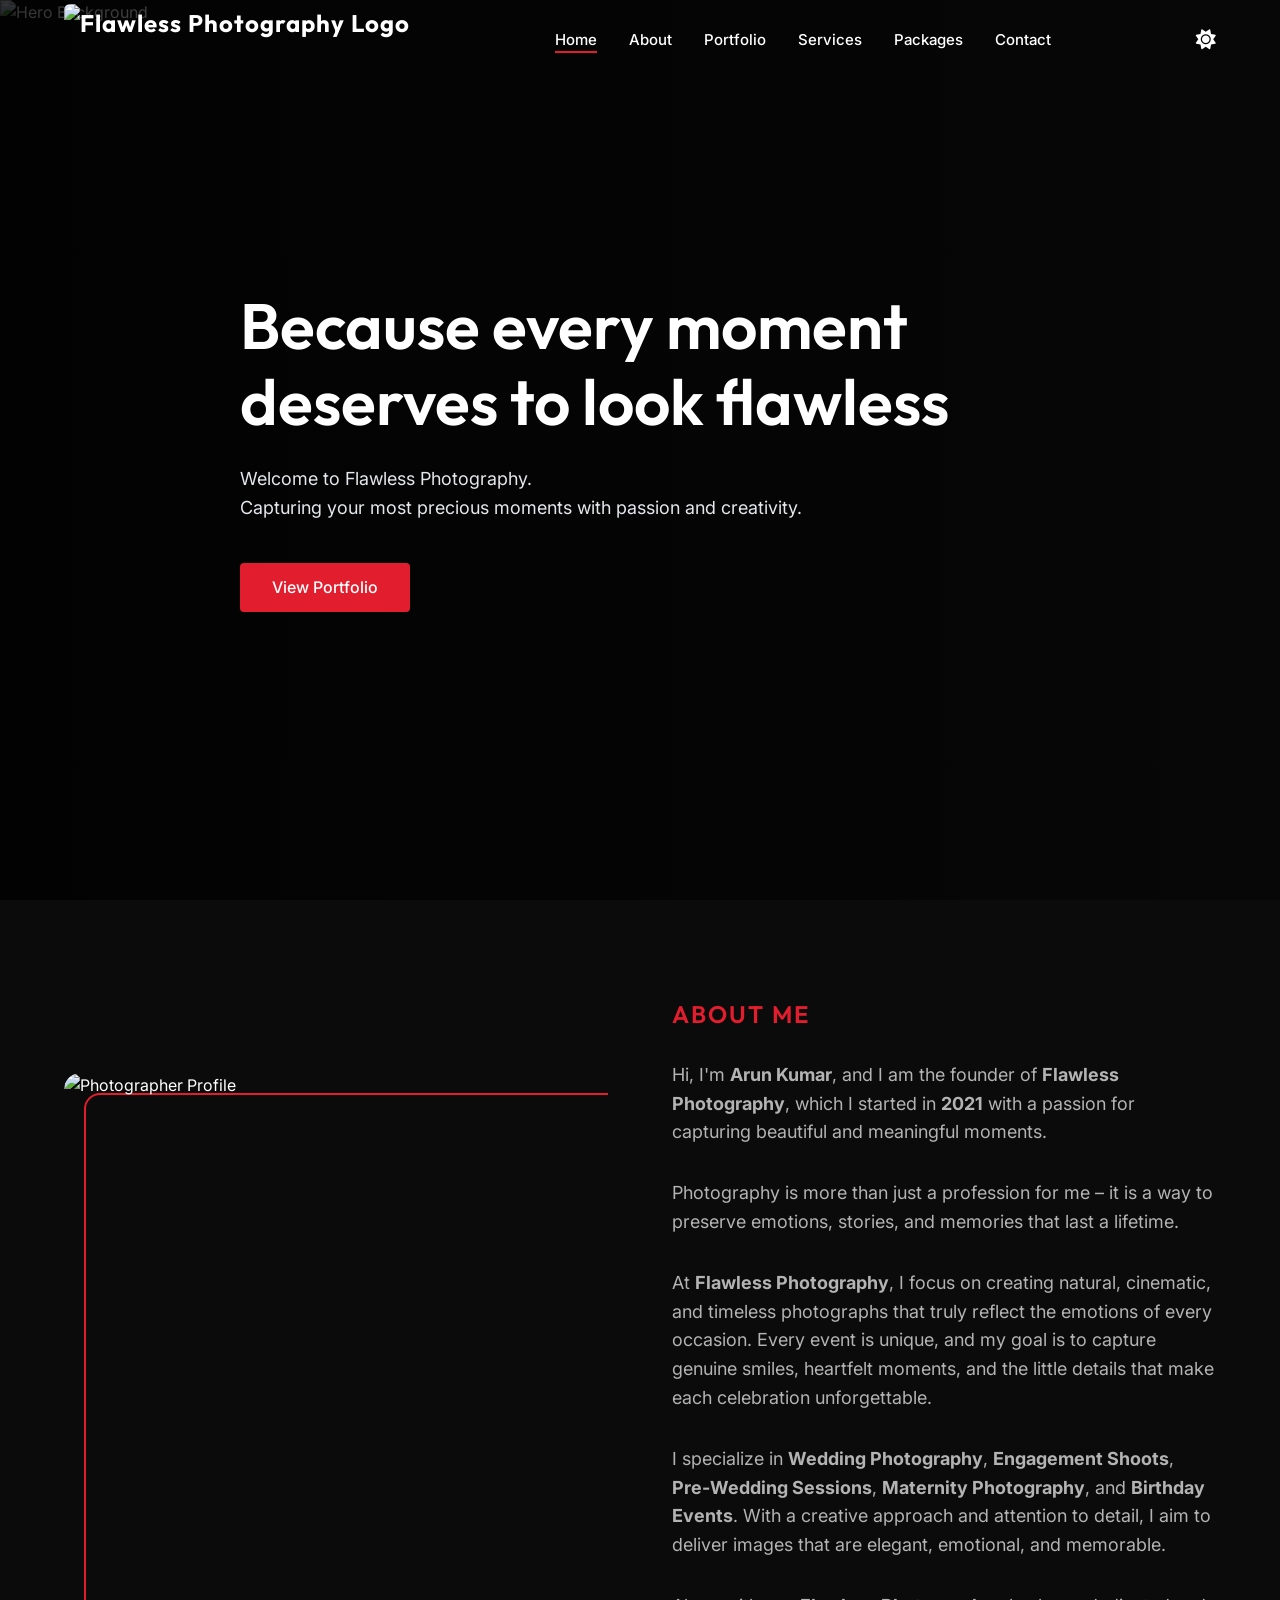
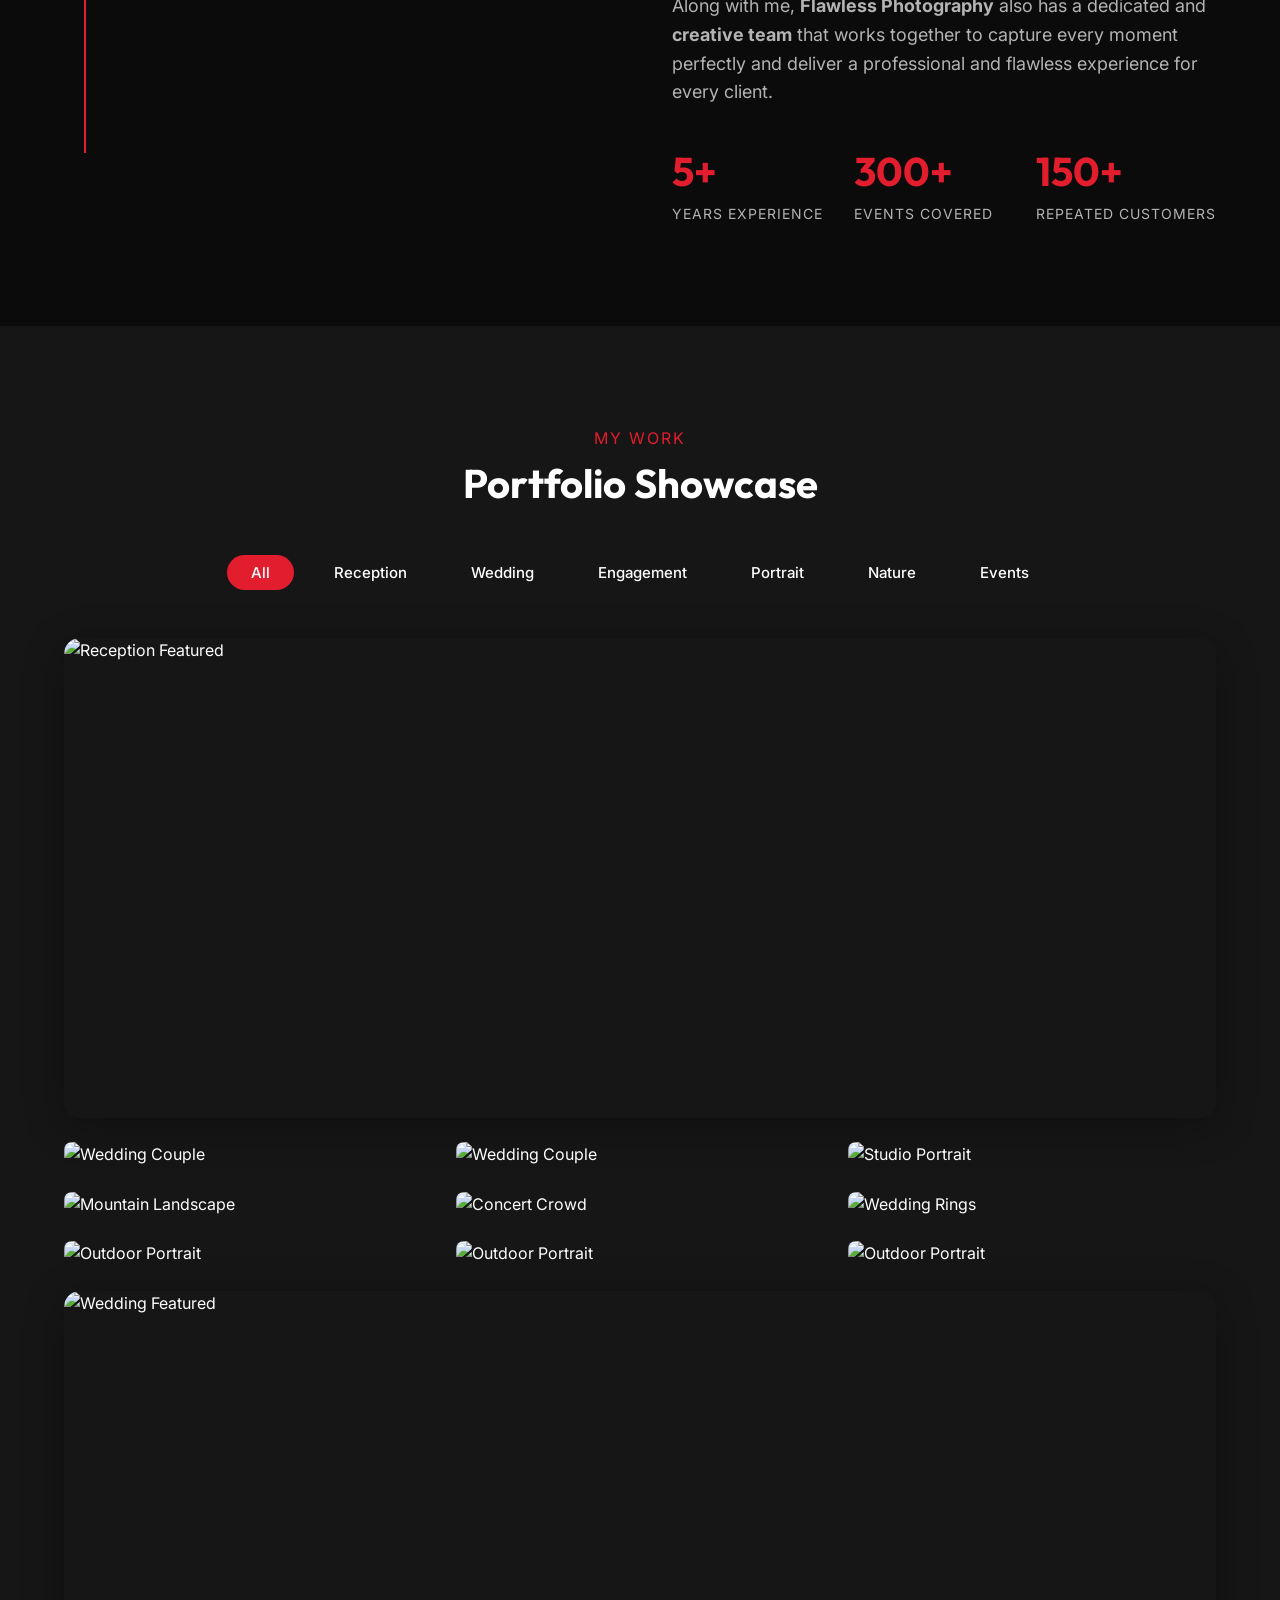
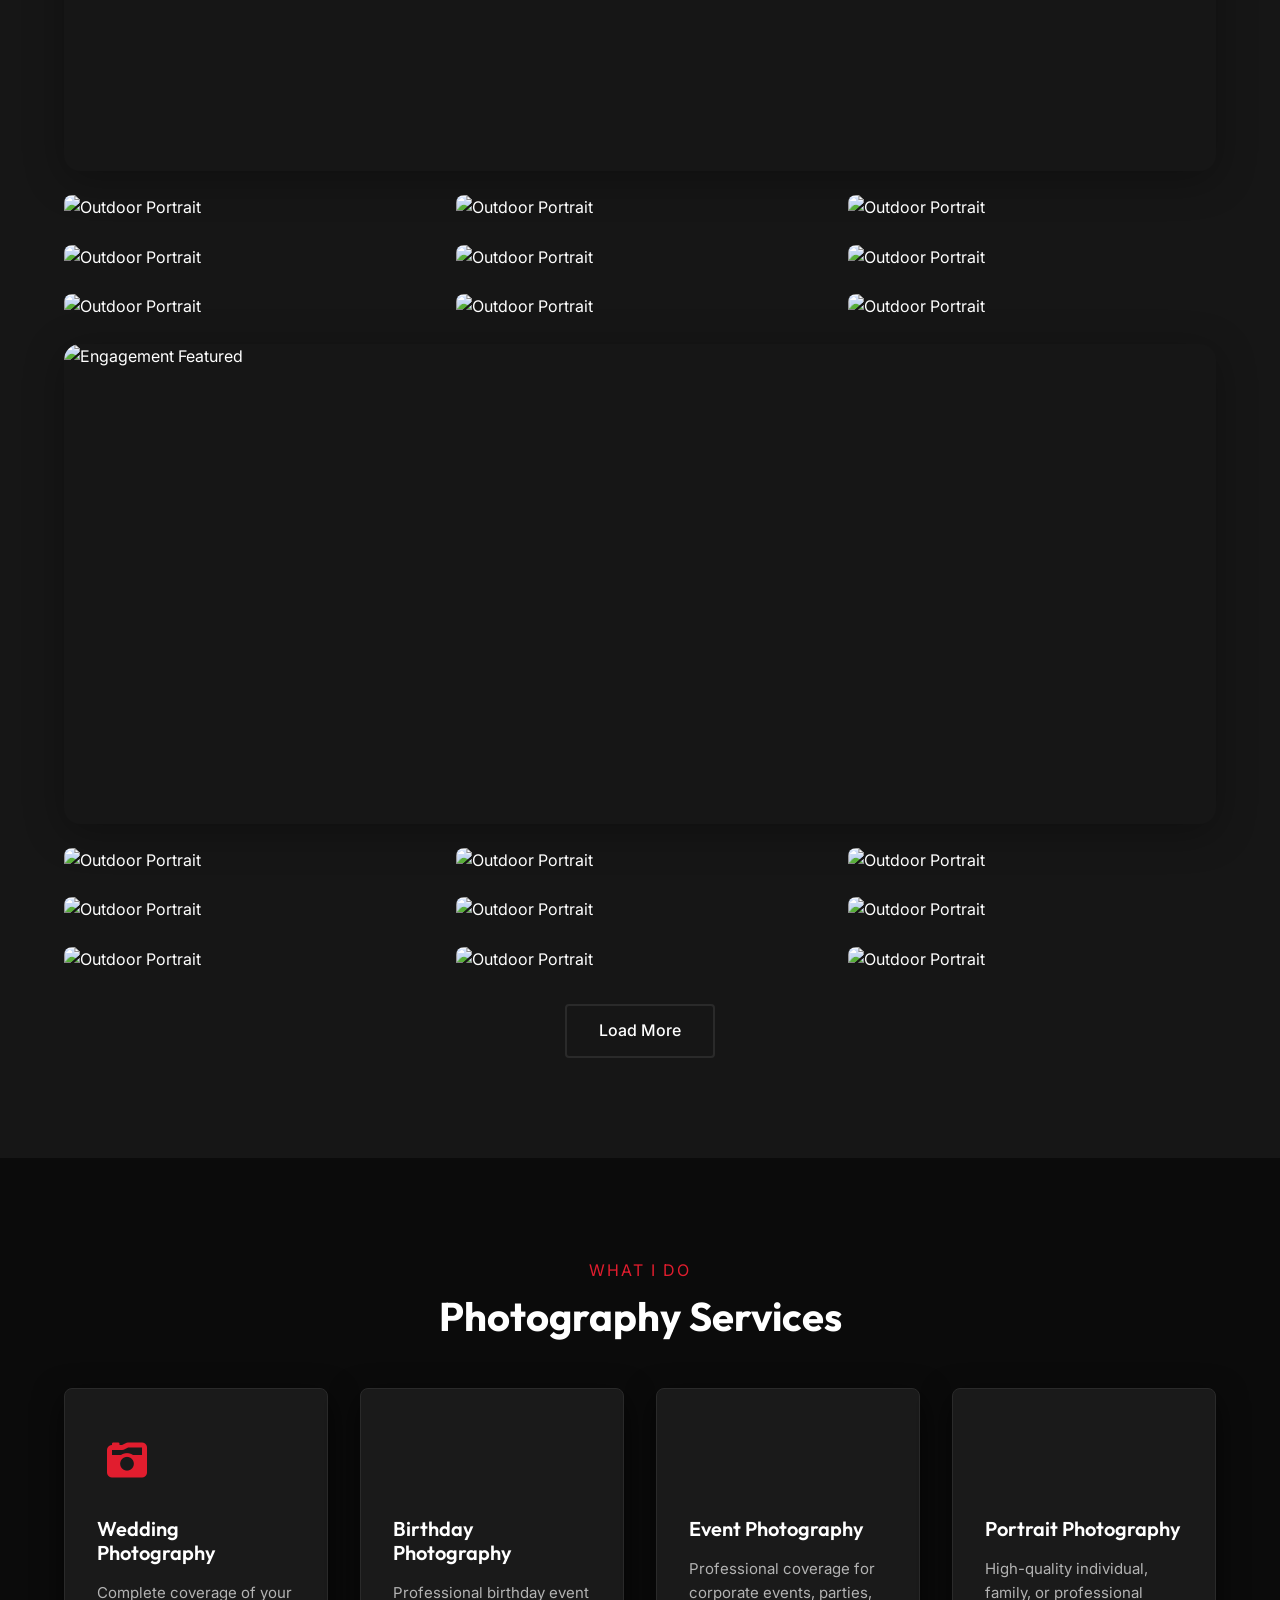
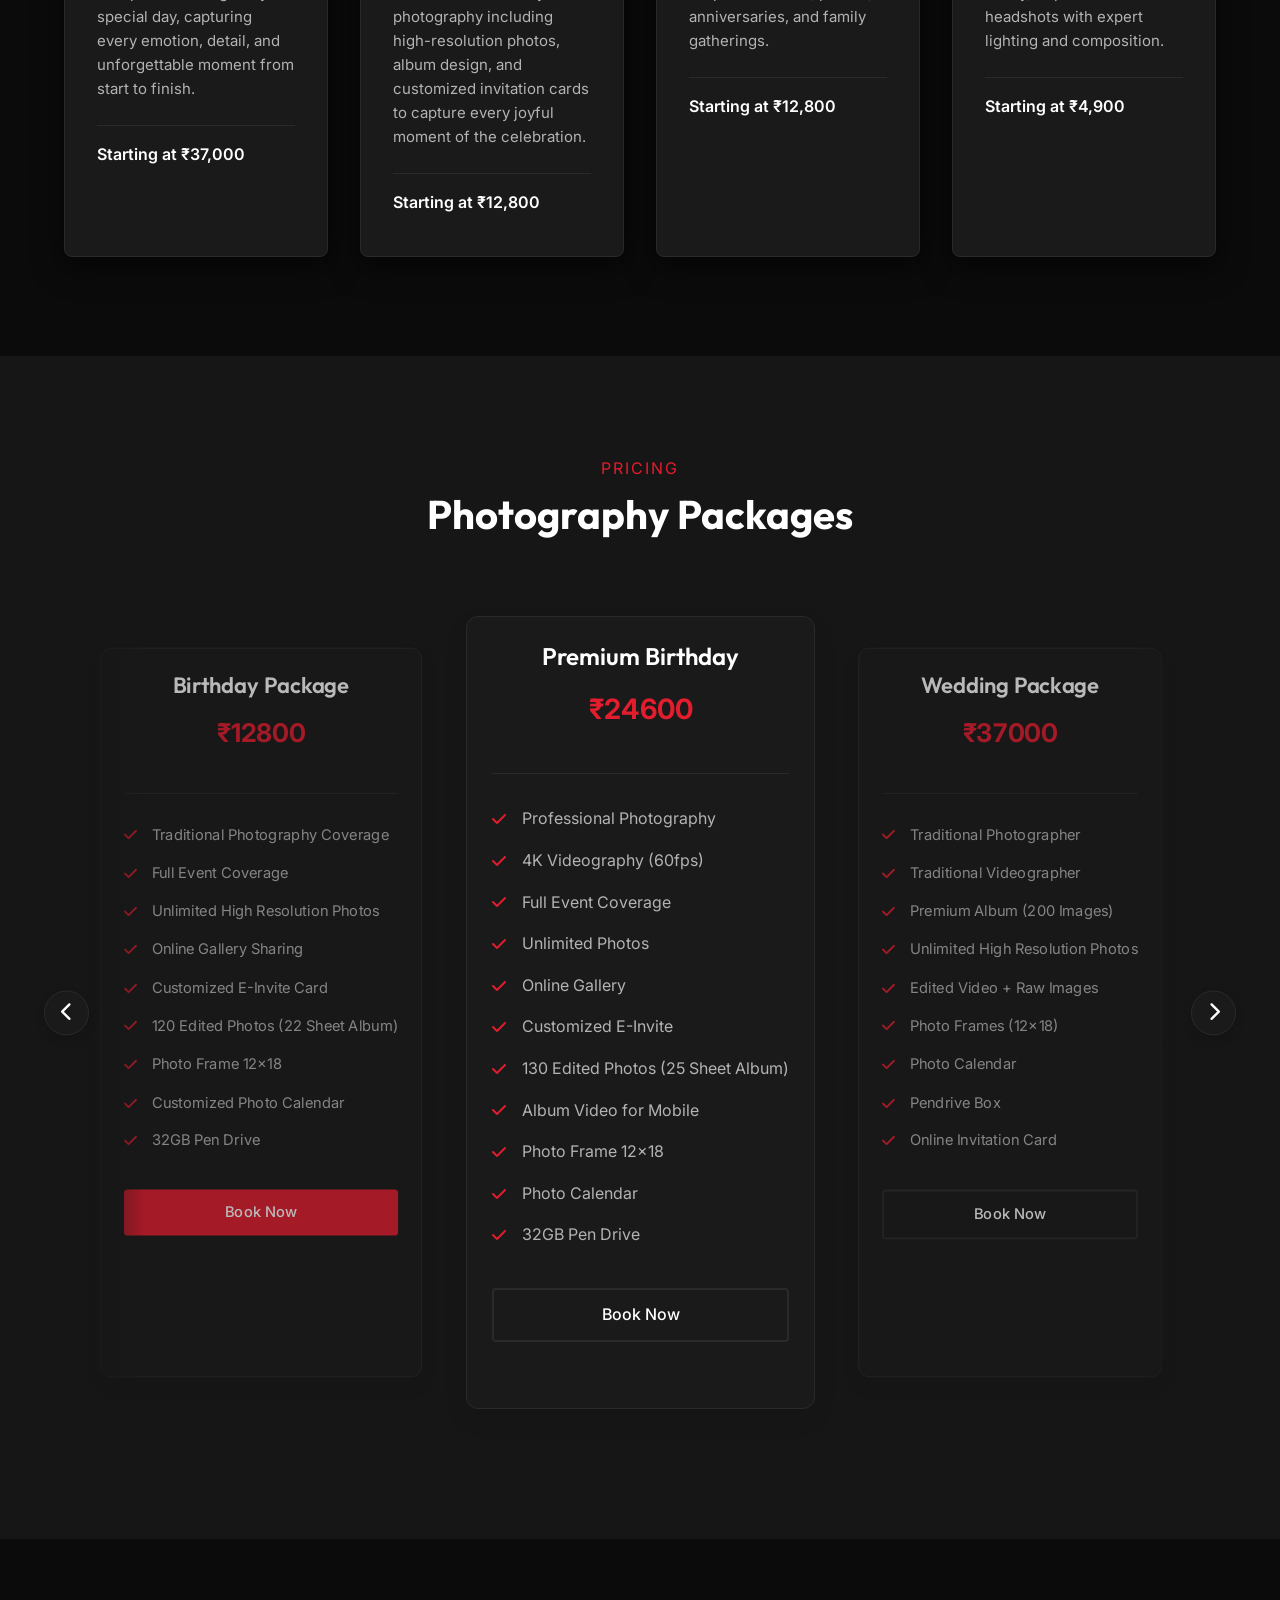
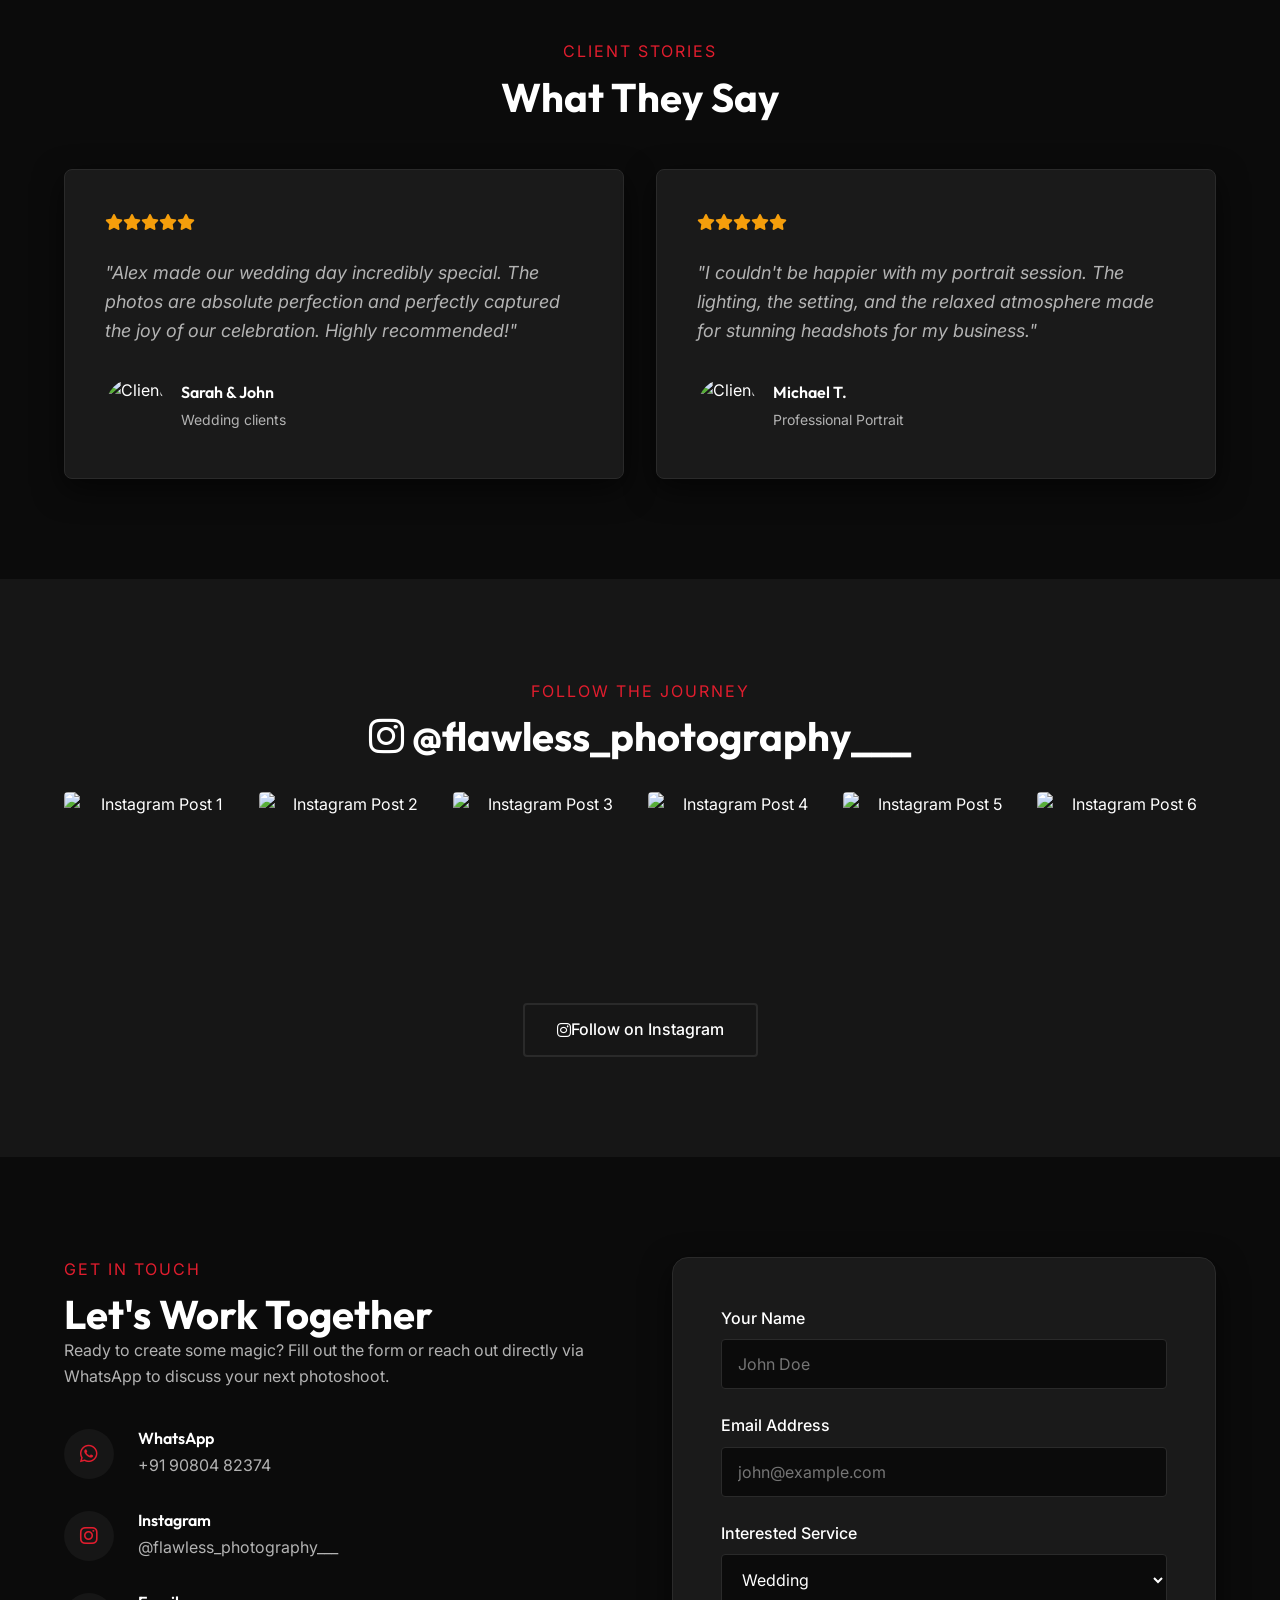
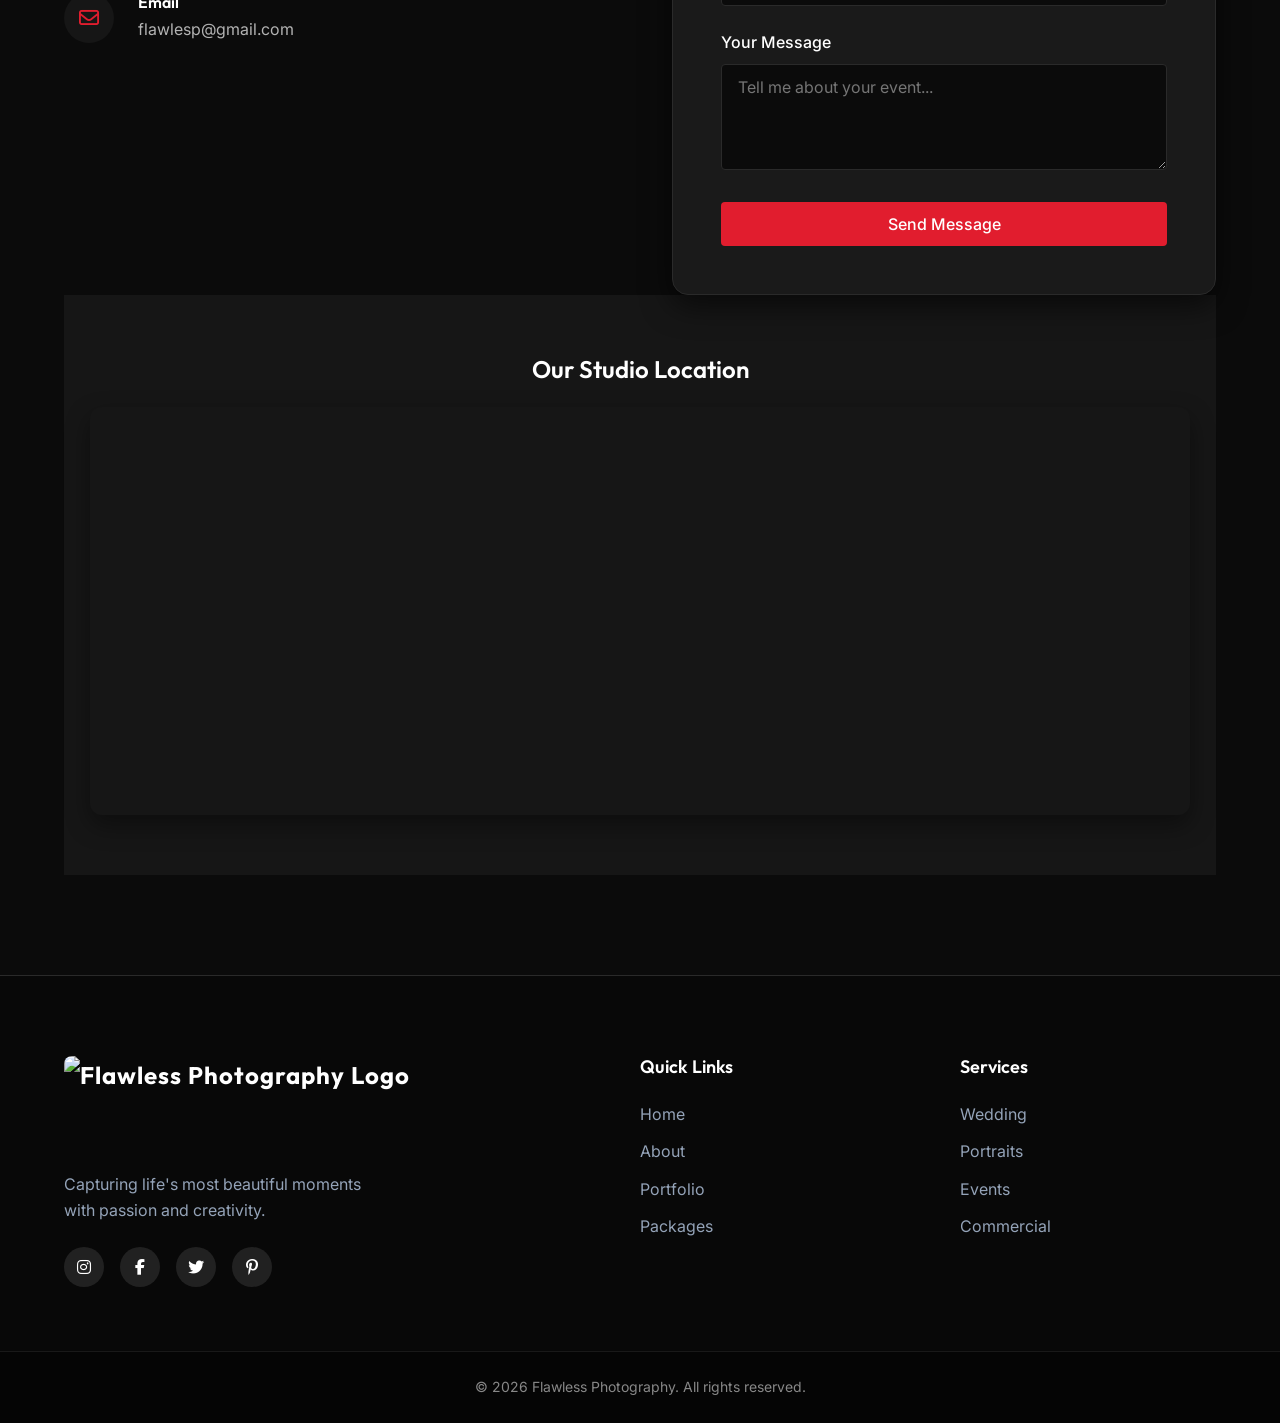
==== commit 63b5d0ce: "Update index1.html" ====
--- a/index1.html
+++ b/index1.html
@@ -19,7 +19,7 @@
     <link rel="stylesheet" href="https://cdnjs.cloudflare.com/ajax/libs/font-awesome/6.4.0/css/all.min.css">
 
     <!-- Custom CSS -->
-    <link rel="stylesheet" href="style.css">
+    <link rel="stylesheet" href="style1.css">
 </head>
 
 <body>
@@ -997,7 +997,8 @@
     </div>
 
     <!-- Scripts -->
-    <script src="script.js"></script>
+    <script src="script1.js"></script>
 </body>
 
 </html>
+
--- a/style1.css
+++ b/style1.css
@@ -0,0 +1,1913 @@
+/* =========================================================================
+   1. CSS VARIABLES & THEME
+   ========================================================================= */
+
+/* ── LIGHT MODE (default) ── */
+:root {
+    /* Fonts */
+    --font-heading: 'Outfit', sans-serif;
+    --font-body: 'Inter', sans-serif;
+
+    /* Backgrounds */
+    --bg-color:     #FAFAFA;  /* Warm off-white main background  */
+    --bg-alt:       #F1F1F1;  /* Soft gray for alternate sections */
+
+    /* Text */
+    --text-main:    #111111;  /* Near-black headings             */
+    --text-muted:   #555555;  /* Mid-gray body text              */
+
+    /* Accent – brand red (same in both modes) */
+    --accent:       #E11D2E;
+    --accent-hover: #C0101F;  /* Deeper red – readable on light  */
+
+    /* Buttons */
+    --primary:      #E11D2E;
+    --primary-hover:#C0101F;
+    --primary-text: #FFFFFF;
+
+    /* Borders & Dividers */
+    --border-color: #E0E0E0;
+
+    /* Components */
+    --card-bg:      #FFFFFF;
+    --card-shadow:  0 4px 20px rgba(0, 0, 0, 0.07);
+    --highlight:    #F5F5F5;
+
+    /* Layout */
+    --container-w: 1200px;
+    --nav-height: 80px;
+    --radius-sm: 4px;
+    --radius-md: 8px;
+    --radius-lg: 16px;
+
+    /* Transitions */
+    --transition: all 0.3s cubic-bezier(0.25, 0.8, 0.25, 1);
+}
+
+/* ── DARK MODE – Luxury Cinematic ── */
+[data-theme="dark"] {
+    --bg-color:     #0B0B0B;  /* Deep matte black           */
+    --bg-alt:       #161616;  /* Dark charcoal              */
+    --text-main:    #FFFFFF;
+    --text-muted:   #B3B3B3;  /* Soft gray                  */
+
+    --accent:       #E11D2E;
+    --accent-hover: #FF3B4A;  /* Brighter red on dark       */
+
+    --primary:      #E11D2E;
+    --primary-hover:#FF3B4A;
+    --primary-text: #FFFFFF;
+
+    --border-color: #2A2A2A;
+    --card-bg:      #1A1A1A;
+    --card-shadow:  0 10px 30px rgba(0, 0, 0, 0.6);
+    --highlight:    #D1D5DB;
+}
+
+/* =========================================================================
+   2. GLOBAL RESETS
+   ========================================================================= */
+* {
+    margin: 0;
+    padding: 0;
+    box-sizing: border-box;
+}
+
+html {
+    scroll-behavior: smooth;
+    scroll-padding-top: var(--nav-height);
+}
+
+body {
+    font-family: var(--font-body);
+    background-color: var(--bg-color);
+    color: var(--text-main);
+    line-height: 1.6;
+    transition: background-color 0.3s ease, color 0.3s ease;
+    overflow-x: hidden;
+}
+
+h1,
+h2,
+h3,
+h4,
+h5,
+h6 {
+    font-family: var(--font-heading);
+    color: var(--text-main);
+    line-height: 1.2;
+    font-weight: 600;
+}
+
+a {
+    text-decoration: none;
+    color: inherit;
+}
+
+ul {
+    list-style: none;
+}
+
+img {
+    max-width: 100%;
+    height: auto;
+    display: block;
+}
+
+button {
+    cursor: pointer;
+    border: none;
+    background: none;
+    font-family: inherit;
+}
+
+/* =========================================================================
+   3. UTILITIES & TYPOGRAPHY
+   ========================================================================= */
+.container {
+    width: 90%;
+    max-width: var(--container-w);
+    margin: 0 auto;
+}
+
+.section {
+    padding: 100px 0;
+}
+
+.bg-alt {
+    background-color: var(--bg-alt);
+}
+
+.text-center {
+    text-align: center;
+}
+
+.mt-4 {
+    margin-top: 2rem;
+}
+
+/* Headings */
+.section-header {
+    margin-bottom: 3rem;
+}
+
+.section-subtitle {
+    display: block;
+    color: var(--accent);
+    text-transform: uppercase;
+    letter-spacing: 2px;;
+    margin-bottom: 0.5rem;
+}
+
+.section-title {
+    font-size: 2.5rem;
+    font-weight: 700;
+}
+
+.btn {
+    display: inline-flex;
+    align-items: center;
+    justify-content: center;
+    padding: 0.75rem 2rem;
+    font-size: 1rem;
+    font-weight: 500;
+    border-radius: var(--radius-sm);
+    transition: all 0.35s cubic-bezier(0.165, 0.84, 0.44, 1);
+}
+
+.btn-primary {
+    background-color: var(--primary);
+    color: var(--primary-text);
+}
+
+.btn-primary:hover {
+    background-color: var(--primary-hover);
+    transform: translateY(-3px) scale(1.02);
+    box-shadow: 0 10px 20px rgba(0, 0, 0, 0.15);
+}
+
+.btn-outline {
+    border: 2px solid var(--border-color);
+    color: var(--text-main);
+}
+
+.btn-outline:hover {
+    border-color: var(--primary);
+    background-color: var(--primary);
+    color: var(--primary-text);
+    transform: translateY(-3px) scale(1.02);
+    box-shadow: 0 10px 20px rgba(0, 0, 0, 0.1);
+}
+
+.btn-full {
+    width: 100%;
+}
+
+/* =========================================================================
+   4. NAVBAR
+   ========================================================================= */
+.header {
+    position: fixed;
+    top: 0;
+    left: 0;
+    width: 100%;
+    height: var(--nav-height);
+    z-index: 1000;
+    background-color: transparent;
+    transition: var(--transition);
+}
+
+/* Light mode scrolled nav – bright frosted glass */
+.header.scrolled {
+    background-color: rgba(250, 250, 250, 0.92);
+    backdrop-filter: blur(12px);
+    -webkit-backdrop-filter: blur(12px);
+    box-shadow: 0 2px 12px rgba(0, 0, 0, 0.1);
+}
+
+/* Dark mode scrolled nav – dark frosted glass */
+[data-theme="dark"] .header.scrolled {
+    background-color: rgba(11, 11, 11, 0.92);
+    box-shadow: 0 2px 12px rgba(0, 0, 0, 0.7);
+}
+
+.navbar {
+    display: flex;
+    justify-content: space-between;
+    align-items: center;
+    height: 100%;
+}
+
+.logo {
+    font-family: var(--font-heading);
+    font-size: 1.5rem;
+    font-weight: 700;
+    letter-spacing: 1px;
+}
+
+/* Over hero image: always white text regardless of theme */
+.header:not(.scrolled) .logo,
+.header:not(.scrolled) .nav-links a,
+.header:not(.scrolled) .theme-toggle {
+    color: #ffffff;
+}
+
+/* Once scrolled: light mode needs dark text on white nav */
+.header.scrolled .logo,
+.header.scrolled .nav-links a,
+.header.scrolled .theme-toggle {
+    color: var(--text-main);
+}
+
+/* Dark mode scrolled nav – keep white */
+[data-theme="dark"] .header.scrolled .logo,
+[data-theme="dark"] .header.scrolled .nav-links a,
+[data-theme="dark"] .header.scrolled .theme-toggle {
+    color: #FFFFFF;
+}
+
+.logo span {
+    color: var(--accent);
+}
+
+/* ── Logo Image ── */
+.logo-img {
+    height: 72px;
+    width: auto;
+    display: block;
+    border-radius: 6px;
+    transition: transform 0.3s ease, filter 0.3s ease;
+    /* The logo has a black bg — looks perfect on dark nav */
+}
+
+.logo:hover .logo-img {
+    transform: scale(1.04);
+}
+
+/* Light mode: when nav is scrolled (white bg), add a dark pill behind the logo */
+.header.scrolled .logo-img {
+    border-radius: 8px;
+    box-shadow: 0 2px 8px rgba(0, 0, 0, 0.25);
+}
+
+/* Footer logo — slightly larger */
+.logo-img--footer {
+    height: 72px;
+    border-radius: 8px;
+    margin-bottom: 0.25rem;
+}
+
+.nav-links {
+    display: flex;
+    gap: 2rem;
+}
+
+.nav-links a {
+    font-size: 0.9375rem;
+    font-weight: 500;
+    position: relative;
+    transition: var(--transition);
+}
+
+.nav-links a::after {
+    content: '';
+    position: absolute;
+    bottom: -4px;
+    left: 0;
+    width: 0;
+    height: 2px;
+    background-color: var(--accent);
+    transition: width 0.3s ease;
+}
+
+.nav-links a:hover::after,
+.nav-links a.active::after {
+    width: 100%;
+}
+
+.nav-actions {
+    display: flex;
+    align-items: center;
+    gap: 1.5rem;
+}
+
+.theme-toggle {
+    font-size: 1.25rem;
+    color: var(--text-main);
+}
+
+.mobile-menu-btn {
+    display: none;
+    font-size: 1.5rem;
+    cursor: pointer;
+    color: var(--text-main);
+}
+
+.header:not(.scrolled) .mobile-menu-btn {
+    color: #ffffff;
+}
+
+/* =========================================================================
+   5. HERO SECTION
+   ========================================================================= */
+.hero {
+    height: 100vh;
+    position: relative;
+    display: flex;
+    align-items: center;
+    justify-content: center;
+    overflow: hidden;
+}
+
+.hero-bg {
+    position: absolute;
+    top: 0;
+    left: 0;
+    width: 100%;
+    height: 100%;
+    z-index: -1;
+}
+
+.hero-bg img {
+    width: 100%;
+    height: 100%;
+    object-fit: cover;
+}
+
+.hero-overlay {
+    position: absolute;
+    top: 0;
+    left: 0;
+    width: 100%;
+    height: 100%;
+    background: linear-gradient(to right, rgba(0, 0, 0, 0.8) 0%, rgba(0, 0, 0, 0.4) 100%);
+}
+
+.hero-content {
+    color: #ffffff;
+    max-width: 800px;
+    z-index: 10;
+}
+
+.hero-content h1 {
+    font-size: clamp(3rem, 5vw, 5rem);
+    color: #ffffff;
+    margin-bottom: 1.5rem;
+}
+
+.hero-content .tagline {
+    font-size: 1.125rem;
+    color: #e5e7eb;
+    margin-bottom: 2.5rem;
+    max-width: 600px;
+}
+
+/* =========================================================================
+   6. ABOUT SECTION
+   ========================================================================= */
+.about-container {
+    display: grid;
+    grid-template-columns: 1fr 1fr;
+    gap: 4rem;
+    align-items: center;
+}
+
+.about-image {
+    position: relative;
+    border-radius: var(--radius-lg);
+    overflow: hidden;
+}
+
+.about-image::after {
+    content: '';
+    position: absolute;
+    inset: 0;
+    border: 2px solid var(--accent);
+    border-radius: var(--radius-lg);
+    transform: translate(20px, 20px);
+    z-index: -1;
+    transition: var(--transition);
+}
+
+.about-image:hover::after {
+    transform: translate(10px, 10px);
+}
+
+.about-image img {
+    border-radius: var(--radius-lg);
+    aspect-ratio: 4/5;
+    object-fit: cover;
+}
+
+.about-text p {
+    color: var(--text-muted);
+    font-size: 1.125rem;
+    margin-bottom: 2rem;
+}
+
+.stats-grid {
+    display: grid;
+    grid-template-columns: repeat(3, 1fr);
+    gap: 1.5rem;
+    margin-top: 2rem;
+}
+
+.stat-item {
+    display: flex;
+    flex-direction: column;
+}
+
+.stat-number {
+    font-size: 2.5rem;
+    font-weight: 700;
+    font-family: var(--font-heading);
+    color: var(--accent);
+}
+
+.stat-label {
+    font-size: 0.875rem;
+    color: var(--text-muted);
+    text-transform: uppercase;
+    letter-spacing: 1px;
+    white-space: nowrap;
+}
+
+/* =========================================================================
+   7. PORTFOLIO GALLERY
+   ========================================================================= */
+.gallery-filters {
+    display: flex;
+    justify-content: center;
+    flex-wrap: wrap;
+    gap: 1rem;
+    margin-bottom: 3rem;
+}
+
+.filter-btn {
+    padding: 0.5rem 1.5rem;
+    border-radius: 30px;
+    font-size: 0.9375rem;
+    font-weight: 500;
+    color: var(--text-main);
+    background-color: transparent;
+    transition: var(--transition);
+}
+
+.filter-btn:hover,
+.filter-btn.active {
+    background-color: var(--accent);
+    color: #ffffff;
+}
+
+.gallery-grid {
+    display: grid;
+    grid-template-columns: repeat(3, 1fr);
+    gap: 1.5rem;
+    margin-bottom: 2rem;
+    align-items: start;
+}
+
+@media (max-width: 992px) {
+    .gallery-grid {
+        grid-template-columns: repeat(2, 1fr);
+    }
+}
+
+@media (max-width: 576px) {
+    .gallery-grid {
+        grid-template-columns: 1fr;
+    }
+}
+
+.gallery-item {
+    position: relative;
+    border-radius: var(--radius-md);
+    overflow: hidden;
+    cursor: pointer;
+}
+
+.gallery-item.hide {
+    display: none;
+}
+
+.gallery-item img {
+    width: 100%;
+    height: 100%;
+    object-fit: cover;
+    transition: transform 0.4s cubic-bezier(0.165, 0.84, 0.44, 1);
+}
+
+.gallery-overlay {
+    position: absolute;
+    inset: 0;
+    background: linear-gradient(to top, rgba(0, 0, 0, 0.8), transparent);
+    display: flex;
+    flex-direction: column;
+    justify-content: flex-end;
+    padding: 2rem;
+    opacity: 0;
+    transition: var(--transition);
+}
+
+.gallery-item:hover img {
+    transform: scale(1.05);
+}
+
+.gallery-item:hover .gallery-overlay {
+    opacity: 1;
+}
+
+.gallery-overlay h3 {
+    color: #ffffff;
+    margin-bottom: 0.25rem;
+    transform: translateY(20px);
+    transition: transform 0.4s ease;
+}
+
+.gallery-overlay .category-tag {
+    color: var(--accent);
+    font-size: 0.875rem;
+    text-transform: uppercase;
+    letter-spacing: 1px;
+    transform: translateY(20px);
+    transition: transform 0.4s ease 0.1s;
+}
+
+.gallery-item:hover .gallery-overlay h3,
+.gallery-item:hover .gallery-overlay .category-tag {
+    transform: translateY(0);
+}
+
+.view-btn {
+    position: absolute;
+    top: 50%;
+    left: 50%;
+    transform: translate(-50%, -50%) scale(0.5);
+    background-color: rgba(255, 255, 255, 0.2);
+    backdrop-filter: blur(5px);
+    color: #ffffff;
+    width: 50px;
+    height: 50px;
+    border-radius: 50%;
+    display: flex;
+    align-items: center;
+    justify-content: center;
+    font-size: 1.25rem;
+    opacity: 0;
+    transition: all 0.4s ease;
+}
+
+.gallery-item:hover .view-btn {
+    opacity: 1;
+    transform: translate(-50%, -50%) scale(1);
+}
+
+.view-btn:hover {
+    background-color: var(--accent);
+}
+
+/* ── Featured Gallery Item ── */
+.gallery-item.featured {
+    grid-column: 1 / -1;
+    margin-bottom: 0;
+    border-radius: var(--radius-lg);
+    overflow: hidden;
+    box-shadow: 0 8px 40px rgba(0, 0, 0, 0.3);
+    transition: box-shadow 0.4s ease, transform 0.4s ease;
+}
+
+.gallery-item.featured .gallery-img-wrapper {
+    width: 100%;
+    height: 480px;
+    overflow: hidden;
+    position: relative;
+    display: block;
+}
+
+.gallery-item.featured img {
+    width: 100%;
+    height: 100%;
+    object-fit: cover;
+    object-position: center top;
+    transition: transform 0.6s cubic-bezier(0.165, 0.84, 0.44, 1);
+}
+
+.gallery-item.featured:hover img {
+    transform: scale(1.04);
+}
+
+.gallery-item.featured:hover {
+    box-shadow: 0 12px 50px rgba(225, 29, 46, 0.25), 0 4px 20px rgba(0,0,0,0.4);
+}
+
+.gallery-item.featured .gallery-overlay {
+    background: linear-gradient(to top, rgba(0,0,0,0.85) 0%, rgba(0,0,0,0.2) 60%, transparent 100%);
+    padding: 2.5rem;
+    opacity: 0;
+    transition: opacity 0.4s ease;
+}
+
+.gallery-item.featured:hover .gallery-overlay {
+    opacity: 1;
+}
+
+/* Featured badge */
+.featured-badge {
+    display: inline-flex;
+    align-items: center;
+    gap: 0.4rem;
+    background: var(--accent);
+    color: #ffffff;
+    font-size: 0.75rem;
+    font-weight: 600;
+    text-transform: uppercase;
+    letter-spacing: 1.5px;
+    padding: 0.35rem 0.85rem;
+    border-radius: 30px;
+    margin-bottom: 0.75rem;
+    transform: translateY(20px);
+    transition: transform 0.4s ease;
+}
+
+.gallery-item.featured:hover .featured-badge {
+    transform: translateY(0);
+}
+
+.gallery-item.featured .gallery-overlay h3 {
+    font-size: 1.75rem;
+    color: #fff;
+    transform: translateY(20px);
+    transition: transform 0.4s ease 0.08s;
+}
+
+.gallery-item.featured:hover .gallery-overlay h3 {
+    transform: translateY(0);
+}
+
+.gallery-item.featured .category-tag {
+    transform: translateY(20px);
+    transition: transform 0.4s ease 0.15s;
+}
+
+.gallery-item.featured:hover .category-tag {
+    transform: translateY(0);
+}
+
+/* =========================================================================
+   8. SERVICES
+   ========================================================================= */
+.services-grid {
+    display: grid;
+    grid-template-columns: repeat(auto-fit, minmax(250px, 1fr));
+    gap: 2rem;
+}
+
+.service-card {
+    background-color: var(--card-bg);
+    padding: 2.5rem 2rem;
+    border-radius: var(--radius-md);
+    box-shadow: var(--card-shadow);
+    transition: box-shadow 0.4s cubic-bezier(0.25, 0.8, 0.25, 1), transform 0.4s cubic-bezier(0.25, 0.8, 0.25, 1), border-color 0.4s ease;
+    border: 1px solid var(--border-color);
+    transform: perspective(800px) rotateX(0) rotateY(0);
+    transform-style: preserve-3d;
+    will-change: transform, box-shadow;
+}
+
+.service-card:hover {
+    border-color: var(--accent);
+    /* Light mode: gentle lift and soft red border glow */
+    box-shadow: 0 8px 25px rgba(0, 0, 0, 0.1), 0 0 18px rgba(225, 29, 46, 0.15);
+    transform: perspective(800px) translateY(-8px) scale(1.02);
+}
+
+[data-theme="dark"] .service-card:hover {
+    /* Dark mode: deeper shadow + stronger red glow */
+    box-shadow: 0 10px 30px rgba(0, 0, 0, 0.6), 0 0 25px rgba(225, 29, 46, 0.3);
+}
+
+.service-icon {
+    font-size: 2.5rem;
+    color: var(--accent);
+    margin-bottom: 1.5rem;
+}
+
+.service-icon i {
+    transition: transform 0.4s cubic-bezier(0.25, 0.8, 0.25, 1);
+}
+
+.service-card:hover .service-icon i {
+    transform: scale(1.2) rotate(10deg);
+}
+
+.service-card h3 {
+    margin-bottom: 1rem;
+    font-size: 1.25rem;
+}
+
+.service-card p {
+    color: var(--text-muted);
+    font-size: 0.9375rem;
+    margin-bottom: 1.5rem;
+}
+
+.service-price {
+    font-weight: 600;
+    color: var(--text-main);
+    display: block;
+    border-top: 1px solid var(--border-color);
+    padding-top: 1rem;
+}
+
+/* =========================================================================
+   9. PRICING PACKAGES (Scroll Carousel)
+   ========================================================================= */
+.pricing-wrapper {
+    position: relative;
+}
+
+.pricing-wrapper::before,
+.pricing-wrapper::after {
+    content: "";
+    position: absolute;
+    top: 0;
+    width: 80px;
+    height: 100%;
+    z-index: 1;
+    pointer-events: none;
+}
+
+.pricing-wrapper::before {
+    left: 0;
+    background: linear-gradient(to right, var(--bg-alt), transparent);
+}
+
+.pricing-wrapper::after {
+    right: 0;
+    background: linear-gradient(to left, var(--bg-alt), transparent);
+}
+
+.pricing-scroll {
+    display: flex;
+    gap: 30px;
+    overflow-x: auto;
+    scroll-behavior: smooth;
+    padding: 30px 20px;
+    scroll-snap-type: x mandatory;
+    overscroll-behavior-x: contain;
+    cursor: grab;
+    width: 100%;
+}
+
+.pricing-scroll::-webkit-scrollbar {
+    display: none;
+}
+
+.pricing-card {
+    min-width: 300px;
+    background: var(--card-bg);
+    border-radius: 12px;
+    padding: 25px;
+    box-shadow: 0 10px 25px rgba(0, 0, 0, 0.08);
+    flex-shrink: 0;
+    scroll-snap-align: center;
+    transition: transform 0.35s ease, box-shadow 0.35s ease, opacity 0.35s ease;
+    border: 1px solid var(--border-color);
+    opacity: 0.7;
+    transform: scale(0.92);
+}
+
+.pricing-card.is-active,
+.pricing-card.active {
+    opacity: 1;
+    transform: scale(1);
+}
+
+.pricing-card:hover {
+    transform: translateY(-8px) scale(1.03);
+    box-shadow: 0 20px 45px rgba(0, 0, 0, 0.15);
+    opacity: 1;
+}
+
+[data-theme="dark"] .pricing-card:hover {
+    box-shadow: 0 20px 45px rgba(0, 0, 0, 0.5);
+    transform: translateY(-8px) scale(1.03);
+    opacity: 1;
+}
+
+.pricing-header {
+    text-align: center;
+    margin-bottom: 2rem;
+    padding-bottom: 2rem;
+    border-bottom: 1px solid var(--border-color);
+}
+
+.pricing-header h3 {
+    font-size: 1.5rem;
+    margin-bottom: 1rem;
+}
+
+.price {
+    font-size: 28px;
+    font-weight: bold;
+    margin: 10px 0;
+    color: var(--accent);
+    display: flex;
+    justify-content: center;
+}
+
+.scroll-btn {
+    position: absolute;
+    top: 50%;
+    transform: translateY(-50%);
+    background: var(--card-bg);
+    color: var(--text-main);
+    border: 1px solid var(--border-color);
+    width: 45px;
+    height: 45px;
+    border-radius: 50%;
+    cursor: pointer;
+    z-index: 2;
+    display: flex;
+    align-items: center;
+    justify-content: center;
+    font-size: 1.2rem;
+    box-shadow: 0 4px 10px rgba(0, 0, 0, 0.15);
+    transition: all 0.3s ease;
+}
+
+.scroll-btn:hover {
+    transform: translateY(-50%) scale(1.15);
+    background: var(--accent);
+    color: #FFFFFF;
+    border-color: var(--accent);
+}
+
+.scroll-btn.left {
+    left: -20px;
+}
+
+.scroll-btn.right {
+    right: -20px;
+}
+
+.pricing-header {
+    text-align: center;
+    margin-bottom: 2rem;
+    padding-bottom: 2rem;
+    border-bottom: 1px solid var(--border-color);
+}
+
+.pricing-header h3 {
+    font-size: 1.5rem;
+    margin-bottom: 1rem;
+}
+
+.price {
+    display: flex;
+    justify-content: center;
+    align-items: flex-start;
+}
+
+.currency {
+    font-size: 1.5rem;
+    font-weight: 600;
+    margin-top: 0.5rem;
+}
+
+.amount {
+    font-size: 3.5rem;
+    font-family: var(--font-heading);
+    font-weight: 700;
+    line-height: 1;
+}
+
+.pricing-features {
+    margin-bottom: 2.5rem;
+}
+
+.pricing-features li {
+    display: flex;
+    align-items: center;
+    gap: 1rem;
+    margin-bottom: 1rem;
+    color: var(--text-muted);
+}
+
+.pricing-features li i {
+    color: var(--accent);
+}
+
+.pricing-features li.disabled {
+    opacity: 0.5;
+    text-decoration: line-through;
+}
+
+.pricing-features li.disabled i {
+    color: var(--text-muted);
+}
+
+/* =========================================================================
+   10. TESTIMONIALS
+   ========================================================================= */
+.testimonials-grid {
+    display: grid;
+    grid-template-columns: repeat(auto-fit, minmax(350px, 1fr));
+    gap: 2rem;
+}
+
+.testimonial-card {
+    background-color: var(--card-bg);
+    padding: 2.5rem;
+    border-radius: var(--radius-md);
+    box-shadow: var(--card-shadow);
+    border: 1px solid var(--border-color);
+    transition: all 0.35s cubic-bezier(0.165, 0.84, 0.44, 1);
+}
+
+.testimonial-card:hover {
+    transform: translateY(-8px) scale(1.02);
+    box-shadow: 0 15px 35px rgba(0, 0, 0, 0.1);
+}
+
+[data-theme="dark"] .testimonial-card:hover {
+    box-shadow: 0 15px 35px rgba(0, 0, 0, 0.4);
+}
+
+.stars {
+    color: #f59e0b;
+    margin-bottom: 1.5rem;
+}
+
+.review-text {
+    font-size: 1.125rem;
+    font-style: italic;
+    margin-bottom: 2rem;
+    color: var(--text-muted);
+}
+
+.client-info {
+    display: flex;
+    align-items: center;
+    gap: 1rem;
+}
+
+.client-img {
+    width: 60px;
+    height: 60px;
+    border-radius: 50%;
+    object-fit: cover;
+}
+
+.client-info h4 {
+    margin-bottom: 0.25rem;
+}
+
+.client-info span {
+    font-size: 0.875rem;
+    color: var(--text-muted);
+}
+
+/* =========================================================================
+   11. CONTACT SECTION
+   ========================================================================= */
+.contact-container {
+    display: grid;
+    grid-template-columns: 1fr 1fr;
+    gap: 4rem;
+}
+
+.contact-desc {
+    color: var(--text-muted);
+    margin-bottom: 2.5rem;
+}
+
+.contact-method {
+    display: flex;
+    align-items: flex-start;
+    gap: 1.5rem;
+    margin-bottom: 2rem;
+}
+
+.icon-box {
+    width: 50px;
+    height: 50px;
+    background-color: var(--bg-alt);
+    border-radius: 50%;
+    display: flex;
+    align-items: center;
+    justify-content: center;
+    font-size: 1.25rem;
+    color: var(--accent);
+    flex-shrink: 0;
+}
+
+.method-info h4 {
+    margin-bottom: 0.25rem;
+}
+
+.method-info a {
+    color: var(--text-muted);
+    transition: var(--transition);
+}
+
+.method-info a:hover {
+    color: var(--accent);
+}
+
+/* Contact Form */
+.contact-form {
+    background-color: var(--card-bg);
+    padding: 3rem;
+    border-radius: var(--radius-lg);
+    box-shadow: var(--card-shadow);
+    border: 1px solid var(--border-color);
+}
+
+.form-group {
+    margin-bottom: 1.5rem;
+}
+
+.form-group label {
+    display: block;
+    margin-bottom: 0.5rem;
+    font-weight: 500;
+}
+
+.form-group input,
+.form-group select,
+.form-group textarea {
+    width: 100%;
+    padding: 0.875rem 1rem;
+    border: 1px solid var(--border-color);
+    border-radius: var(--radius-sm);
+    background-color: var(--bg-color);
+    color: var(--text-main);
+    font-size: 1rem;
+    font-family: var(--font-body);
+    transition: var(--transition);
+}
+
+.form-group input:focus,
+.form-group select:focus,
+.form-group textarea:focus {
+    outline: none;
+    border-color: var(--accent);
+    box-shadow: 0 0 0 3px rgba(225, 29, 46, 0.12);
+}
+
+/* =========================================================================
+   12. FOOTER
+   ========================================================================= */
+.footer {
+    background-color: #0D0D0D;  /* Always near-black — premium brand feel */
+    color: #f8fafc;
+    padding-top: 5rem;
+}
+
+[data-theme="dark"] .footer {
+    background-color: #080808;
+    border-top: 1px solid #2A2A2A;
+}
+
+.footer-container {
+    display: grid;
+    grid-template-columns: 2fr 1fr 1fr;
+    gap: 3rem;
+    margin-bottom: 3rem;
+}
+
+.footer-brand .logo {
+    color: #ffffff;
+    display: inline-block;
+    margin-bottom: 1rem;
+}
+
+.footer-brand p {
+    color: #94a3b8;
+    margin-bottom: 1.5rem;
+    max-width: 300px;
+}
+
+.social-links {
+    display: flex;
+    gap: 1rem;
+}
+
+.social-links a {
+    display: flex;
+    align-items: center;
+    justify-content: center;
+    width: 40px;
+    height: 40px;
+    background-color: rgba(255, 255, 255, 0.1);
+    border-radius: 50%;
+    color: #ffffff;
+    transition: var(--transition);
+}
+
+.social-links a:hover {
+    background-color: var(--accent);
+    transform: translateY(-3px);
+}
+
+.footer-links h3 {
+    color: #ffffff;
+    margin-bottom: 1.5rem;
+    font-size: 1.25rem;
+}
+
+.footer-links ul li {
+    margin-bottom: 0.75rem;
+}
+
+.footer-links ul li a {
+    color: #94a3b8;
+    transition: var(--transition);
+}
+
+.footer-links ul li a:hover {
+    color: var(--accent);
+    padding-left: 5px;
+}
+
+.footer-bottom {
+    background-color: #050505;
+    padding: 1.5rem 0;
+    text-align: center;
+    color: #888888;
+    font-size: 0.875rem;
+}
+
+/* =========================================================================
+   13. FLOATING BUTTONS
+   ========================================================================= */
+.floating-btn {
+    position: fixed;
+    bottom: 30px;
+    width: 50px;
+    height: 50px;
+    border-radius: 50%;
+    display: flex;
+    align-items: center;
+    justify-content: center;
+    color: #ffffff;
+    font-size: 1.5rem;
+    box-shadow: 0 4px 15px rgba(0, 0, 0, 0.2);
+    z-index: 99;
+    transition: var(--transition);
+}
+
+.floating-btn:hover {
+    transform: translateY(-5px) scale(1.05);
+    box-shadow: 0 6px 20px rgba(0, 0, 0, 0.3);
+}
+
+.whatsapp-btn {
+    right: 30px;
+    background-color: #25D366;
+    /* WhatsApp Green */
+}
+
+.back-to-top {
+    left: 30px;
+    background-color: var(--accent);
+    opacity: 0;
+    pointer-events: none;
+    transform: translateY(20px);
+}
+
+.back-to-top.visible {
+    opacity: 1;
+    pointer-events: auto;
+    transform: translateY(0);
+}
+
+/* =========================================================================
+   14. LIGHTBOX MODAL
+   ========================================================================= */
+.lightbox {
+    position: fixed;
+    inset: 0;
+    background-color: rgba(0, 0, 0, 0.95);
+    z-index: 2000;
+    display: flex;
+    flex-direction: column;
+    align-items: center;
+    justify-content: center;
+    opacity: 0;
+    pointer-events: none;
+    transition: opacity 0.4s ease;
+    backdrop-filter: blur(10px);
+    -webkit-backdrop-filter: blur(10px);
+}
+
+.lightbox.active {
+    opacity: 1;
+    pointer-events: auto;
+}
+
+.lightbox-content {
+    max-width: 90%;
+    max-height: 80vh;
+    object-fit: contain;
+    transform: scale(0.85);
+    /* Start smaller for dramatic zoom */
+    transition: transform 0.5s cubic-bezier(0.165, 0.84, 0.44, 1);
+    box-shadow: 0 10px 50px rgba(0, 0, 0, 0.8);
+    /* Deeper shadow */
+    border-radius: var(--radius-sm);
+    opacity: 0;
+}
+
+.lightbox.active .lightbox-content {
+    transform: scale(1);
+    opacity: 1;
+}
+
+.lightbox-caption {
+    color: #ffffff;
+    margin-top: 1.5rem;
+    font-size: 1.25rem;
+    font-family: var(--font-heading);
+    letter-spacing: 1px;
+    transform: translateY(10px);
+    transition: transform 0.4s ease 0.1s;
+}
+
+.lightbox.active .lightbox-caption {
+    transform: translateY(0);
+}
+
+.lightbox-close {
+    position: absolute;
+    top: 30px;
+    right: 40px;
+    color: #ffffff;
+    font-size: 3rem;
+    font-weight: 300;
+    cursor: pointer;
+    transition: var(--transition);
+    line-height: 1;
+    z-index: 2001;
+}
+
+.lightbox-close:hover {
+    color: var(--accent);
+    transform: rotate(90deg);
+}
+
+.lightbox-prev,
+.lightbox-next {
+    position: absolute;
+    top: 50%;
+    transform: translateY(-50%);
+    color: #ffffff;
+    font-size: 2.5rem;
+    font-weight: 300;
+    cursor: pointer;
+    padding: 1rem;
+    transition: var(--transition);
+    user-select: none;
+    z-index: 2001;
+    background-color: rgba(255, 255, 255, 0.05);
+    border-radius: 50%;
+    width: 60px;
+    height: 60px;
+    display: flex;
+    align-items: center;
+    justify-content: center;
+}
+
+.lightbox-prev {
+    left: 40px;
+}
+
+.lightbox-next {
+    right: 40px;
+}
+
+.lightbox-prev:hover,
+.lightbox-next:hover {
+    color: var(--accent);
+    background-color: rgba(255, 255, 255, 0.1);
+}
+
+/* =========================================================================
+   15. RESPONSIVE DESIGN (Media Queries)
+   ========================================================================= */
+@media (max-width: 1024px) {
+    .section-title {
+        font-size: 2rem;
+    }
+
+    .pricing-grid {
+        grid-template-columns: repeat(auto-fit, minmax(300px, 1fr));
+    }
+
+    .pricing-card.popular {
+        transform: scale(1);
+        /* Disable scale on tablet to prevent overlap issues */
+    }
+}
+
+@media (max-width: 768px) {
+    .mobile-menu-btn {
+        display: block;
+    }
+
+    .nav-links {
+        position: fixed;
+        top: var(--nav-height);
+        left: 0;
+        width: 100%;
+        background-color: var(--bg-color);
+        flex-direction: column;
+        align-items: center;
+        gap: 0;
+        box-shadow: 0 10px 15px -3px rgba(0, 0, 0, 0.1);
+        clip-path: polygon(0 0, 100% 0, 100% 0, 0 0);
+        transition: clip-path 0.4s cubic-bezier(0.165, 0.84, 0.44, 1);
+    }
+
+    /* Dark mode mobile menu fix */
+    [data-theme="dark"] .nav-links {
+        box-shadow: 0 10px 15px -3px rgba(0, 0, 0, 0.5);
+        border-bottom: 1px solid var(--border-color);
+    }
+
+    .header:not(.scrolled) .nav-links a {
+        color: var(--text-main);
+        /* Ensure links are visible when opened on top */
+    }
+
+    .nav-links.active {
+        clip-path: polygon(0 0, 100% 0, 100% 100%, 0 100%);
+        padding: 2rem 0;
+    }
+
+    .nav-links a {
+        display: block;
+        padding: 1rem 2rem;
+        width: 100%;
+        text-align: center;
+        font-size: 1.125rem;
+    }
+
+    .about-container,
+    .contact-container {
+        grid-template-columns: 1fr;
+        gap: 2rem;
+    }
+
+    .about-image {
+        order: -1;
+        max-width: 400px;
+        margin: 0 auto;
+    }
+
+    .hero-content h1 {
+        font-size: 2.5rem;
+    }
+
+    .stats-grid {
+        grid-template-columns: repeat(2, 1fr);
+    }
+
+    .footer-container {
+        grid-template-columns: 1fr;
+        text-align: center;
+        gap: 2rem;
+    }
+
+    .footer-brand p {
+        margin: 0 auto 1.5rem;
+    }
+
+    .social-links {
+        justify-content: center;
+    }
+
+    .lightbox-prev {
+        left: 10px;
+    }
+
+    .lightbox-next {
+        right: 10px;
+    }
+
+    .lightbox-close {
+        top: 20px;
+        right: 20px;
+    }
+}
+
+@media (max-width: 576px) {
+    .section {
+        padding: 60px 0;
+    }
+
+    .stats-grid {
+        grid-template-columns: 1fr;
+        text-align: center;
+    }
+
+    .pricing-card {
+        padding: 2rem 1.5rem;
+    }
+
+    .contact-form {
+        padding: 2rem 1.5rem;
+    }
+
+    .d-none-mobile {
+        display: none;
+    }
+}
+
+.form-group textarea {
+    width: 100%;
+    padding: 0.75rem 1rem;
+    border: 1px solid var(--border-color);
+    border-radius: var(--radius-sm);
+    background-color: var(--bg-color);
+    color: var(--text-main);
+    font-family: inherit;
+    transition: var(--transition);
+}
+
+.form-group input:focus,
+.form-group select:focus,
+.form-group textarea:focus {
+    outline: none;
+    border-color: var(--accent);
+}
+
+/* =========================================================================
+   12. FOOTER (duplicate block – kept for specificity, points to same dark base)
+   ========================================================================= */
+.footer {
+    background-color: #0D0D0D;
+    color: #f8fafc;
+    padding-top: 5rem;
+}
+
+.footer-container {
+    display: grid;
+    grid-template-columns: 2fr 1fr 1fr;
+    gap: 4rem;
+    margin-bottom: 4rem;
+}
+
+.footer-brand p {
+    color: #94a3b8;
+    margin: 1.5rem 0;
+    max-width: 300px;
+}
+
+.social-links {
+    display: flex;
+    gap: 1rem;
+}
+
+.social-links a {
+    width: 40px;
+    height: 40px;
+    border-radius: 50%;
+    background-color: rgba(255, 255, 255, 0.1);
+    display: flex;
+    align-items: center;
+    justify-content: center;
+    transition: var(--transition);
+}
+
+.social-links a:hover {
+    background-color: var(--accent);
+    transform: translateY(-3px);
+}
+
+.footer-links h3 {
+    color: #ffffff;
+    margin-bottom: 1.5rem;
+    font-size: 1.125rem;
+}
+
+.footer-links ul li {
+    margin-bottom: 0.75rem;
+}
+
+.footer-links ul li a {
+    color: #94a3b8;
+    transition: var(--transition);
+}
+
+.footer-links ul li a:hover {
+    color: var(--accent);
+    padding-left: 5px;
+}
+
+.footer-bottom {
+    border-top: 1px solid rgba(255, 255, 255, 0.08);
+    padding: 1.5rem 0;
+    text-align: center;
+    color: #888888;
+    font-size: 0.875rem;
+}
+
+/* =========================================================================
+   13. INSTAGRAM FEED & FLOATING ELEMENTS
+   ========================================================================= */
+.insta-grid {
+    display: grid;
+    grid-template-columns: repeat(6, 1fr);
+    gap: 1rem;
+}
+
+.insta-item {
+    position: relative;
+    border-radius: var(--radius-sm);
+    overflow: hidden;
+    aspect-ratio: 1;
+    display: block;
+}
+
+.insta-item img {
+    width: 100%;
+    height: 100%;
+    object-fit: cover;
+    transition: transform 0.5s ease;
+}
+
+.insta-overlay {
+    position: absolute;
+    inset: 0;
+    background-color: rgba(0, 0, 0, 0.6);
+    display: flex;
+    align-items: center;
+    justify-content: center;
+    color: #ffffff;
+    font-size: 2rem;
+    opacity: 0;
+    transition: var(--transition);
+}
+
+.insta-item:hover img {
+    transform: scale(1.1);
+}
+
+.insta-item:hover .insta-overlay {
+    opacity: 1;
+}
+
+/* Floating Buttons */
+.floating-btn {
+    position: fixed;
+    bottom: 30px;
+    width: 55px;
+    height: 55px;
+    border-radius: 50%;
+    display: flex;
+    align-items: center;
+    justify-content: center;
+    font-size: 1.5rem;
+    color: #ffffff;
+    box-shadow: 0 4px 15px rgba(0, 0, 0, 0.2);
+    z-index: 1000;
+    transition: var(--transition);
+    opacity: 0;
+    visibility: hidden;
+    transform: translateY(20px);
+}
+
+.floating-btn.visible {
+    opacity: 1;
+    visibility: visible;
+    transform: translateY(0);
+}
+
+.whatsapp-btn {
+    right: 30px;
+    background-color: #25D366;
+    /* WhatsApp Green */
+}
+
+.whatsapp-btn:hover {
+    background-color: #128C7E;
+    transform: translateY(-5px);
+}
+
+.back-to-top {
+    right: 100px;
+    background-color: var(--primary);
+}
+
+.back-to-top:hover {
+    background-color: var(--primary-hover);
+    transform: translateY(-5px);
+}
+
+/* =========================================================================
+   14. LIGHTBOX MODAL
+   ========================================================================= */
+.lightbox {
+    display: none;
+    position: fixed;
+    z-index: 2000;
+    left: 0;
+    top: 0;
+    width: 100%;
+    height: 100%;
+    background-color: rgba(0, 0, 0, 0.9);
+    backdrop-filter: blur(10px);
+    justify-content: center;
+    align-items: center;
+}
+
+.lightbox.active {
+    display: flex;
+}
+
+.lightbox-content {
+    max-width: 90%;
+    max-height: 80vh;
+    border-radius: var(--radius-sm);
+    box-shadow: 0 0 20px rgba(0, 0, 0, 0.5);
+    animation: zoomIn 0.3s ease;
+}
+
+@keyframes zoomIn {
+    from {
+        transform: scale(0.9);
+        opacity: 0;
+    }
+
+    to {
+        transform: scale(1);
+        opacity: 1;
+    }
+}
+
+.lightbox-close {
+    position: absolute;
+    top: 20px;
+    right: 30px;
+    color: #f1f1f1;
+    font-size: 40px;
+    font-weight: bold;
+    cursor: pointer;
+    transition: 0.3s;
+}
+
+.lightbox-close:hover {
+    color: var(--accent);
+}
+
+.lightbox-caption {
+    position: absolute;
+    bottom: 30px;
+    color: #fff;
+    font-size: 1.25rem;
+    text-align: center;
+    width: 100%;
+}
+
+.lightbox-prev,
+.lightbox-next {
+    cursor: pointer;
+    position: absolute;
+    top: 50%;
+    transform: translateY(-50%);
+    width: auto;
+    padding: 16px;
+    color: white;
+    font-weight: bold;
+    font-size: 24px;
+    transition: 0.6s ease;
+    border-radius: 3px;
+    user-select: none;
+    -webkit-user-select: none;
+    background-color: rgba(0, 0, 0, 0.3);
+}
+
+.lightbox-next {
+    right: 20px;
+}
+
+.lightbox-prev {
+    left: 20px;
+}
+
+.lightbox-prev:hover,
+.lightbox-next:hover {
+    background-color: var(--accent);
+}
+
+/* =========================================================================
+   15. ANIMATIONS & REVEAL (JS)
+   ========================================================================= */
+.reveal {
+    opacity: 0;
+    transform: translateY(30px);
+    transition: all 0.8s ease;
+}
+
+.reveal-left {
+    opacity: 0;
+    transform: translateX(-50px);
+    transition: all 0.8s ease;
+}
+
+.reveal-right {
+    opacity: 0;
+    transform: translateX(50px);
+    transition: all 0.8s ease;
+}
+
+.reveal.active,
+.reveal-left.active,
+.reveal-right.active {
+    opacity: 1;
+    transform: translate(0);
+}
+
+.fade-up {
+    animation: fadeUp 1s cubic-bezier(0.25, 0.8, 0.25, 1) forwards;
+    opacity: 0;
+    transform: translateY(30px);
+}
+
+.delay-1 {
+    animation-delay: 0.2s;
+}
+
+.delay-2 {
+    animation-delay: 0.4s;
+}
+
+@keyframes fadeUp {
+    to {
+        opacity: 1;
+        transform: translateY(0);
+    }
+}
+
+/* =========================================================================
+   15. RESPONSIVE QUERIES
+   ========================================================================= */
+@media (max-width: 1024px) {
+    .pricing-grid {
+        grid-template-columns: repeat(2, 1fr);
+    }
+
+    .pricing-card.popular {
+        transform: none;
+    }
+
+    .contact-container {
+        grid-template-columns: 1fr;
+    }
+}
+
+@media (max-width: 768px) {
+    .nav-links {
+        position: fixed;
+        top: var(--nav-height);
+        left: -100%;
+        width: 100%;
+        height: calc(100vh - var(--nav-height));
+        background-color: var(--bg-color);
+        flex-direction: column;
+        align-items: center;
+        justify-content: center;
+        transition: 0.4s ease-in-out;
+    }
+
+    .nav-links.active {
+        left: 0;
+    }
+
+    .mobile-menu-btn {
+        display: block;
+    }
+
+    .header:not(.scrolled) .nav-links.active a {
+        color: var(--text-main);
+    }
+
+    .about-container {
+        grid-template-columns: 1fr;
+    }
+
+    .about-image {
+        order: -1;
+    }
+
+    .gallery-grid {
+        column-count: 1;
+    }
+
+    .pricing-grid {
+        grid-template-columns: 1fr;
+    }
+
+    .insta-grid {
+        grid-template-columns: repeat(2, 1fr);
+    }
+
+    .footer-container {
+        grid-template-columns: 1fr;
+        gap: 2rem;
+        text-align: center;
+    }
+
+    .social-links {
+        justify-content: center;
+    }
+
+    .floating-btn {
+        width: 45px;
+        height: 45px;
+        font-size: 1.2rem;
+        bottom: 20px;
+    }
+
+    .whatsapp-btn {
+        right: 20px;
+    }
+
+    .back-to-top {
+        right: 75px;
+    }
+}
+
+/* =========================================================================
+   16. CUSTOM COMPONENTS (Studio Location)
+   ========================================================================= */
+.studio-location {
+    padding: 60px 20px;
+    text-align: center;
+    background: var(--bg-alt);  /* Uses theme variable — light=F1F1F1, dark=161616 */
+}
+
+.studio-location h2 {
+    color: var(--text-main);
+    margin-bottom: 1.5rem;
+}
+
+.map-container {
+    max-width: 1100px;
+    margin: auto;
+    border-radius: 12px;
+    overflow: hidden;
+    box-shadow: 0 10px 25px rgba(0, 0, 0, 0.15);
+}
+
+[data-theme="dark"] .map-container {
+    box-shadow: 0 10px 25px rgba(0, 0, 0, 0.4);
+}
+
+.map-container iframe {
+    width: 100%;
+    height: 400px;
+    border: 0;
+}
